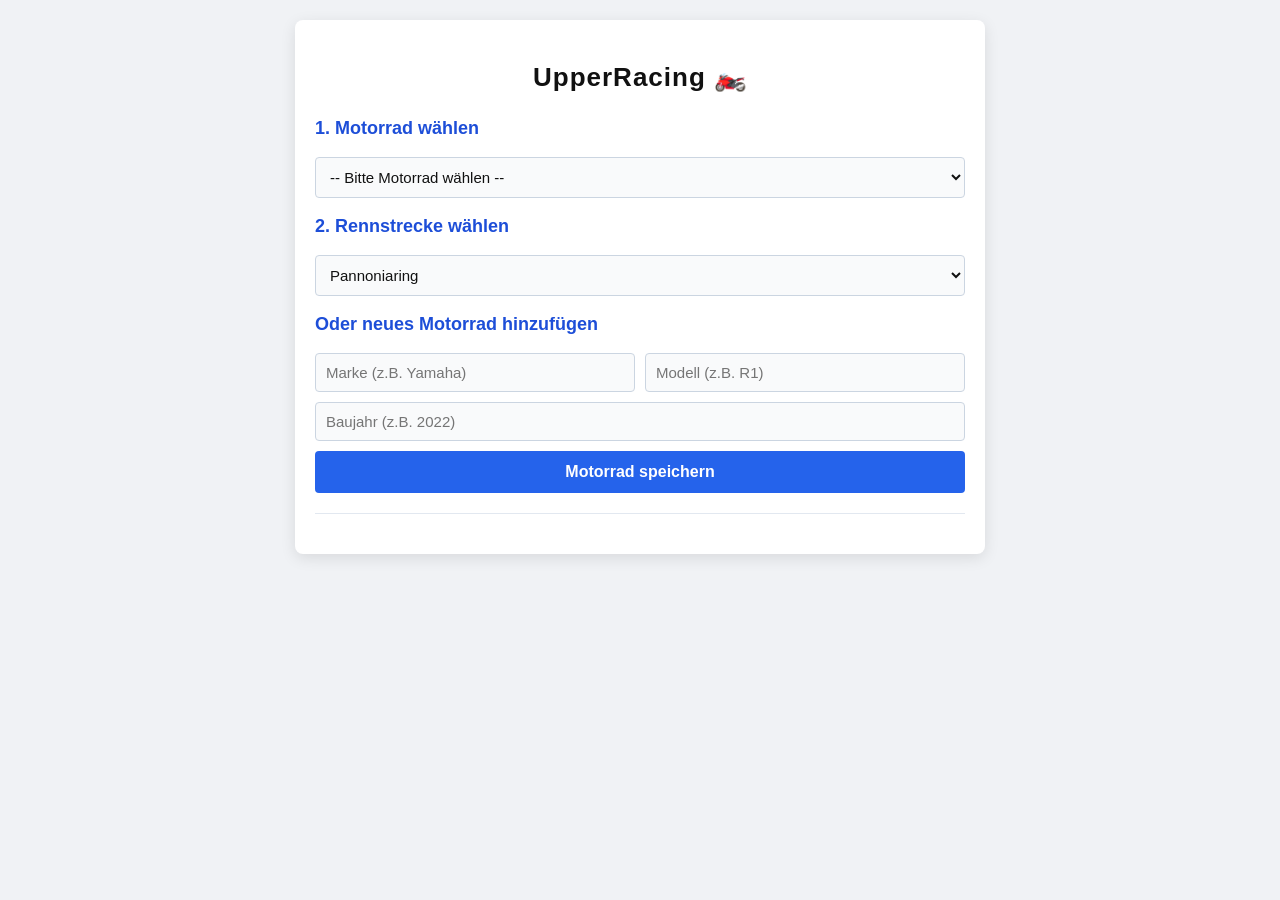
==== index.html @ 4aca678d "Aktualisieren von index.html" ====
<!DOCTYPE html>
<html lang="de">
<head>
    <meta charset="UTF-8">
    <meta name="viewport" content="width=device-width, initial-scale=1.0">
    <title>UpperRacing - Fahrzeug & Setup</title>
    <style>
        body {
            font-family: Arial, sans-serif;
            background-color: #f0f2f5;
            color: #111111;
            margin: 0;
            padding: 20px;
        }
        .container {
            max-width: 650px;
            margin: 0 auto;
            background: #ffffff;
            padding: 20px;
            border-radius: 8px;
            box-shadow: 0 4px 15px rgba(0,0,0,0.1);
        }
        h2 {
            text-align: center;
            color: #111111;
            font-size: 26px;
            margin-bottom: 25px;
            letter-spacing: 1px;
        }
        h3 { 
            color: #1d4ed8; 
            font-size: 18px;
        }
        .form-group {
            margin-bottom: 15px;
        }
        .row {
            display: flex;
            gap: 10px;
        }
        .col {
            flex: 1;
        }
        label {
            display: block;
            margin-bottom: 5px;
            font-size: 13px;
            font-weight: bold;
            color: #333333;
        }
        input, select, textarea {
            width: 100%;
            padding: 10px;
            background: #f9fafb;
            border: 1px solid #cbd5e1;
            color: #111111;
            border-radius: 4px;
            box-sizing: border-box;
            font-size: 15px;
        }
        input:focus, select:focus, textarea:focus {
            outline: none;
            border-color: #2563eb;
            background: #ffffff;
        }
        button {
            background: #2563eb;
            color: white;
            border: none;
            padding: 12px 20px;
            font-size: 16px;
            border-radius: 4px;
            cursor: pointer;
            width: 100%;
            font-weight: bold;
        }
        button:hover {
            background: #1d4ed8;
        }
        hr {
            border: 0;
            border-top: 1px solid #e2e8f0;
            margin: 20px 0;
        }
        .sub-header {
            font-size: 15px;
            font-weight: bold;
            color: #1d4ed8;
            margin-top: 15px;
            margin-bottom: 10px;
            border-bottom: 1px solid #e2e8f0;
            padding-bottom: 5px;
        }
        #success-message {
            background: #16a34a;
            color: white;
            padding: 10px;
            text-align: center;
            border-radius: 4px;
            margin-top: 15px;
            display: none;
            font-weight: bold;
        }
    </style>
</head>
<body>

<div class="container">
    <h2>UpperRacing 🏍️</h2>
    
    <!-- FAHRZEUG & STRECKE -->
    <div class="form-group">
        <h3>1. Motorrad wählen</h3>
        <select id="bike-select">
            <option value="">-- Bitte Motorrad wählen --</option>
        </select>
    </div>

    <div class="form-group">
        <h3>2. Rennstrecke wählen</h3>
        <select id="track-select">
            <option value="pannoniaring">Pannoniaring</option>
            <option value="slovakiaring">Slovakiaring</option>
            <option value="bruenn">Automotodrom Brno / Brünn</option>
            <option value="most">Autodrom Most</option>
            <option value="grobnik">Automotodrom Grobnik / Rijeka</option>
        </select>
    </div>

    <div class="form-group">
        <h3>Oder neues Motorrad hinzufügen</h3>
        <div class="row" style="margin-bottom: 10px;">
            <div class="col"><input type="text" id="bike-brand" placeholder="Marke (z.B. Yamaha)"></div>
            <div class="col"><input type="text" id="bike-model" placeholder="Modell (z.B. R1)"></div>
        </div>
        <input type="text" id="bike-year" placeholder="Baujahr (z.B. 2022)" style="margin-bottom: 10px;">
        <button id="add-bike-btn">Motorrad speichern</button>
    </div>

    <hr>

    <!-- SETUP BEREICH -->
    <div id="setup-section" style="display: none;">
        <h3>3. Setup für gewähltes Bike & Strecke</h3>
        
        <!-- Reifendruck -->
        <div class="sub-header">🛞 Reifendruck (bar)</div>
        <div class="row">
            <div class="form-group col">
                <label>Vorne</label>
                <input type="text" id="pressure-front" placeholder="z.B. 2.1">
            </div>
            <div class="form-group col">
                <label>Hinten</label>
                <input type="text" id="pressure-rear" placeholder="z.B. 1.7">
            </div>
        </div>

        <!-- Übersetzung -->
        <div class="sub-header">⚙️ Übersetzung</div>
        <div class="row">
            <div class="form-group col">
                <label>Ritzel Vorne</label>
                <input type="text" id="gear-front" placeholder="z.B. 15">
            </div>
            <div class="form-group col">
                <label>Kettenrad Hinten</label>
                <input type="text" id="gear-rear" placeholder="z.B. 42">
            </div>
        </div>

        <!-- Gabel (Vorne) -->
        <div class="sub-header">🔧 Fahrwerk Gabel (Vorne)</div>
        <div class="form-group">
            <label>Federvorspannung (Ringe / mm)</label>
            <input type="text" id="fork-preload" placeholder="z.B. 5 Ringen sichtbar / 12mm">
        </div>
        <div class="row">
            <div class="form-group col">
                <label>Zugstufe (clicks)</label>
                <input type="text" id="fork-rebound" placeholder="z.B. 10 auf">
            </div>
            <div class="form-group col">
                <label>Druckstufe (clicks)</label>
                <input type="text" id="fork-compression" placeholder="z.B. 12 auf">
            </div>
        </div>

        <!-- Federbein (Hinten) -->
        <div class="sub-header">🔧 Fahrwerk Federbein (Hinten)</div>
        <div class="form-group">
            <label>Federvorspannung (Gewinde / mm)</label>
            <input type="text" id="shock-preload" placeholder="z.B. 10mm Gewinde frei">
        </div>
        <div class="row">
            <div class="form-group col">
                <label>Zugstufe (clicks)</label>
                <input type="text" id="shock-rebound" placeholder="z.B. 14 auf">
            </div>
            <div class="form-group col">
                <label>Druckstufe (High/Low)</label>
                <input type="text" id="shock-compression" placeholder="z.B. 1.5 Umdrehungen">
            </div>
        </div>

        <!-- Notizen -->
        <div class="sub-header">📝 Notizen / Feedback</div>
        <div class="form-group">
            <textarea id="setup-notes" rows="3" placeholder="Wie lief der Turn auf dieser Strecke? Grip etc."></textarea>
        </div>

        <button id="save-setup-btn">Setup speichern</button>
        <div id="success-message">Erfolgreich gespeichert!</div>
    </div>
</div>

<script>
    let appState = {
        selectedBikeId: null,
        selectedTrack: 'pannoniaring',
        bikes: [],
        setups: {}
    };

    function loadData() {
        const savedBikes = localStorage.getItem('ur_bikes');
        const savedSetups = localStorage.getItem('ur_setups');
        
        if (savedBikes) appState.bikes = JSON.parse(savedBikes);
        if (savedSetups) appState.setups = JSON.parse(savedSetups);
    }

    function saveData() {
        localStorage.setItem('ur_bikes', JSON.stringify(appState.bikes));
        localStorage.setItem('ur_setups', JSON.stringify(appState.setups));
    }

    function renderBikes() {
        const select = document.getElementById('bike-select');
        select.innerHTML = '<option value="">-- Bitte Motorrad wählen --</option>';

        appState.bikes.forEach(bike => {
            const option = document.createElement('option');
            option.value = bike.id;
            option.textContent = `${bike.brand} ${bike.model} (${bike.year})`;
            if (bike.id === appState.selectedBikeId) {
                option.selected = true;
            }
            select.appendChild(option);
        });

        const setupSection = document.getElementById('setup-section');
        if (appState.selectedBikeId) {
            setupSection.style.display = 'block';
            loadSetup();
        } else {
            setupSection.style.display = 'none';
        }
    }

    function getSetupKey() {
        return `${appState.selectedBikeId}_${appState.selectedTrack}`;
    }

    function loadSetup() {
        if (!appState.selectedBikeId) return;

        const key = getSetupKey();
        const setup = appState.setups[key] || {
            front: '', rear: '',
            gearFront: '', gearRear: '',
            forkPreload: '', forkRebound: '', forkCompression: '',
            shockPreload: '', shockRebound: '', shockCompression: '',
            notes: ''
        };
        
        document.getElementById('pressure-front').value = setup.front;
        document.getElementById('pressure-rear').value = setup.rear;
        document.getElementById('gear-front').value = setup.gearFront;
        document.getElementById('gear-rear').value = setup.gearRear;
        document.getElementById('fork-preload').value = setup.forkPreload;
        document.getElementById('fork-rebound').value = setup.forkRebound;
        document.getElementById('fork-compression').value = setup.forkCompression;
        document.getElementById('shock-preload').value = setup.shockPreload;
        document.getElementById('shock-rebound').value = setup.shockRebound;
        document.getElementById('shock-compression').value = setup.shockCompression;
        document.getElementById('setup-notes').value = setup.notes;
    }

    document.getElementById('add-bike-btn').addEventListener('click', () => {
        const brand = document.getElementById('bike-brand').value.trim();
        const model = document.getElementById('bike-model').value.trim();
        const year = document.getElementById('bike-year').value.trim();

        if (!brand || !model) {
            alert('Bitte mindestens Marke und Modell eingeben!');
            return;
        }

        const newBike = {
            id: 'bike_' + Date.now(),
            brand: brand,
            model: model,
            year: year || 'k.A.'
        };

        appState.bikes.push(newBike);
        appState.selectedBikeId = newBike.id;
        saveData();
        renderBikes();

        document.getElementById('bike-brand').value = '';
        document.getElementById('bike-model').value = '';
        document.getElementById('bike-year').value = '';
    });

    document.getElementById('bike-select').addEventListener('change', (e) => {
        appState.selectedBikeId = e.target.value;
        renderBikes();
    });

    // Event: Strecke gewechselt -> passendes Setup laden
    document.getElementById('track-select').addEventListener('change', (e) => {
        appState.selectedTrack = e.target.value;
        loadSetup();
    });

    document.getElementById('save-setup-btn').addEventListener('click', () => {
        if (!appState.selectedBikeId) return;

        const key = getSetupKey();
        appState.setups[key] = {
            front: document.getElementById('pressure-front').value,
            rear: document.getElementById('pressure-rear').value,
            gearFront: document.getElementById('gear-front').value,
            gearRear: document.getElementById('gear-rear').value,
            forkPreload: document.getElementById('fork-preload').value,
            forkRebound: document.getElementById('fork-rebound').value,
            forkCompression: document.getElementById('fork-compression').value,
            shockPreload: document.getElementById('shock-preload').value,
            shockRebound: document.getElementById('shock-rebound').value,
            shockCompression: document.getElementById('shock-compression').value,
            notes: document.getElementById('setup-notes').value
        };

        saveData();

        const msg = document.getElementById('success-message');
        msg.style.display = 'block';
        setTimeout(() => {
            msg.style.display = 'none';
        }, 2000);
    });

    loadData();
    renderBikes();
</script>

</body>
</html>
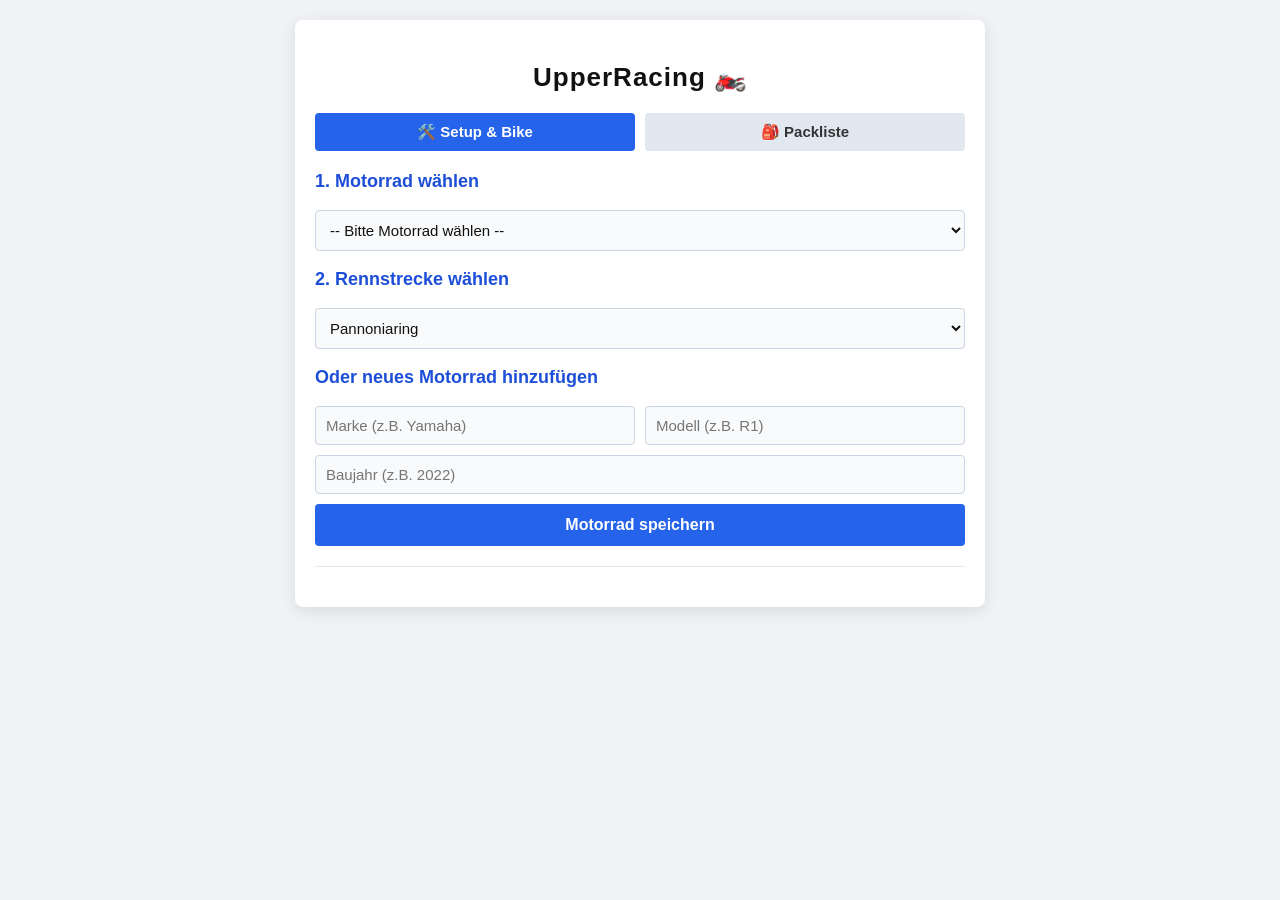
==== commit db2d123f: "Aktualisieren von index.html" ====
--- a/index.html
+++ b/index.html
@@ -3,7 +3,7 @@
 <head>
     <meta charset="UTF-8">
     <meta name="viewport" content="width=device-width, initial-scale=1.0">
-    <title>UpperRacing - Fahrzeug & Setup</title>
+    <title>UpperRacing - Trackday App</title>
     <style>
         body {
             font-family: Arial, sans-serif;
@@ -24,82 +24,80 @@
             text-align: center;
             color: #111111;
             font-size: 26px;
-            margin-bottom: 25px;
+            margin-bottom: 20px;
             letter-spacing: 1px;
         }
-        h3 { 
-            color: #1d4ed8; 
-            font-size: 18px;
-        }
-        .form-group {
-            margin-bottom: 15px;
-        }
-        .row {
+        /* REITER / NAVIGATION */
+        .tab-nav {
             display: flex;
             gap: 10px;
-        }
-        .col {
+            margin-bottom: 20px;
+        }
+        .tab-btn {
             flex: 1;
-        }
-        label {
-            display: block;
-            margin-bottom: 5px;
-            font-size: 13px;
+            background: #e2e8f0;
+            color: #333;
+            border: none;
+            padding: 10px;
+            font-size: 15px;
             font-weight: bold;
-            color: #333333;
-        }
-        input, select, textarea {
-            width: 100%;
-            padding: 10px;
-            background: #f9fafb;
-            border: 1px solid #cbd5e1;
-            color: #111111;
             border-radius: 4px;
-            box-sizing: border-box;
-            font-size: 15px;
-        }
-        input:focus, select:focus, textarea:focus {
-            outline: none;
-            border-color: #2563eb;
-            background: #ffffff;
-        }
-        button {
+            cursor: pointer;
+        }
+        .tab-btn.active {
             background: #2563eb;
             color: white;
-            border: none;
-            padding: 12px 20px;
+        }
+        .tab-content {
+            display: none;
+        }
+        .tab-content.active {
+            display: block;
+        }
+
+        /* STYLES AUS DEM SETUP (Unverändert) */
+        h3 { color: #1d4ed8; font-size: 18px; }
+        .form-group { margin-bottom: 15px; }
+        .row { display: flex; gap: 10px; }
+        .col { flex: 1; }
+        label { display: block; margin-bottom: 5px; font-size: 13px; font-weight: bold; color: #333333; }
+        input, select, textarea {
+            width: 100%; padding: 10px; background: #f9fafb;
+            border: 1px solid #cbd5e1; color: #111111;
+            border-radius: 4px; box-sizing: border-box; font-size: 15px;
+        }
+        input:focus, select:focus, textarea:focus { outline: none; border-color: #2563eb; background: #ffffff; }
+        .action-btn {
+            background: #2563eb; color: white; border: none;
+            padding: 12px 20px; font-size: 16px; border-radius: 4px;
+            cursor: pointer; width: 100%; font-weight: bold;
+        }
+        .action-btn:hover { background: #1d4ed8; }
+        hr { border: 0; border-top: 1px solid #e2e8f0; margin: 20px 0; }
+        .sub-header {
+            font-size: 15px; font-weight: bold; color: #1d4ed8;
+            margin-top: 15px; margin-bottom: 10px; border-bottom: 1px solid #e2e8f0; padding-bottom: 5px;
+        }
+        #success-message, #info-message {
+            color: white; padding: 10px; text-align: center;
+            border-radius: 4px; margin-top: 15px; display: none; font-weight: bold;
+        }
+        #success-message { background: #16a34a; }
+        #info-message { background: #2563eb; }
+
+        /* NEU: Packlisten Styling */
+        .packing-item {
+            display: flex;
+            align-items: center;
+            gap: 10px;
+            padding: 8px 0;
+            border-bottom: 1px solid #f1f5f9;
             font-size: 16px;
-            border-radius: 4px;
+        }
+        .packing-item input[type="checkbox"] {
+            width: 20px;
+            height: 20px;
             cursor: pointer;
-            width: 100%;
-            font-weight: bold;
-        }
-        button:hover {
-            background: #1d4ed8;
-        }
-        hr {
-            border: 0;
-            border-top: 1px solid #e2e8f0;
-            margin: 20px 0;
-        }
-        .sub-header {
-            font-size: 15px;
-            font-weight: bold;
-            color: #1d4ed8;
-            margin-top: 15px;
-            margin-bottom: 10px;
-            border-bottom: 1px solid #e2e8f0;
-            padding-bottom: 5px;
-        }
-        #success-message {
-            background: #16a34a;
-            color: white;
-            padding: 10px;
-            text-align: center;
-            border-radius: 4px;
-            margin-top: 15px;
-            display: none;
-            font-weight: bold;
         }
     </style>
 </head>
@@ -107,114 +105,120 @@
 
 <div class="container">
     <h2>UpperRacing 🏍️</h2>
-    
-    <!-- FAHRZEUG & STRECKE -->
-    <div class="form-group">
-        <h3>1. Motorrad wählen</h3>
-        <select id="bike-select">
-            <option value="">-- Bitte Motorrad wählen --</option>
-        </select>
+
+    <!-- REITER-NAVIGATION -->
+    <div class="tab-nav">
+        <button class="tab-btn active" onclick="switchTab('setup')">🛠️ Setup & Bike</button>
+        <button class="tab-btn" onclick="switchTab('packing')">🎒 Packliste</button>
     </div>
 
-    <div class="form-group">
-        <h3>2. Rennstrecke wählen</h3>
-        <select id="track-select">
-            <option value="pannoniaring">Pannoniaring</option>
-            <option value="slovakiaring">Slovakiaring</option>
-            <option value="bruenn">Automotodrom Brno / Brünn</option>
-            <option value="most">Autodrom Most</option>
-            <option value="grobnik">Automotodrom Grobnik / Rijeka</option>
-        </select>
+    <!-- ========================================== -->
+    <!-- REITER 1: SETUP (Dein fertiger Code)       -->
+    <!-- ========================================== -->
+    <div id="tab-setup" class="tab-content active">
+        <div class="form-group">
+            <h3>1. Motorrad wählen</h3>
+            <select id="bike-select">
+                <option value="">-- Bitte Motorrad wählen --</option>
+            </select>
+        </div>
+
+        <div class="form-group">
+            <h3>2. Rennstrecke wählen</h3>
+            <select id="track-select">
+                <option value="pannoniaring">Pannoniaring</option>
+                <option value="slovakiaring">Slovakiaring</option>
+                <option value="bruenn">Automotodrom Brno / Brünn</option>
+                <option value="most">Autodrom Most</option>
+                <option value="grobnik">Automotodrom Grobnik / Rijeka</option>
+            </select>
+        </div>
+
+        <div class="form-group">
+            <h3>Oder neues Motorrad hinzufügen</h3>
+            <div class="row" style="margin-bottom: 10px;">
+                <div class="col"><input type="text" id="bike-brand" placeholder="Marke (z.B. Yamaha)"></div>
+                <div class="col"><input type="text" id="bike-model" placeholder="Modell (z.B. R1)"></div>
+            </div>
+            <input type="text" id="bike-year" placeholder="Baujahr (z.B. 2022)" style="margin-bottom: 10px;">
+            <button class="action-btn" id="add-bike-btn">Motorrad speichern</button>
+        </div>
+
+        <hr>
+
+        <div id="setup-section" style="display: none;">
+            <h3>3. Setup für gewähltes Bike & Strecke</h3>
+            
+            <div class="sub-header">🛞 Reifendruck (bar)</div>
+            <div class="row">
+                <div class="form-group col"><label>Vorne</label><input type="text" id="pressure-front" placeholder="z.B. 2.1"></div>
+                <div class="form-group col"><label>Hinten</label><input type="text" id="pressure-rear" placeholder="z.B. 1.7"></div>
+            </div>
+
+            <div class="sub-header">⚙️ Übersetzung</div>
+            <div class="row">
+                <div class="form-group col"><label>Ritzel Vorne</label><input type="text" id="gear-front" placeholder="z.B. 15"></div>
+                <div class="form-group col"><label>Kettenrad Hinten</label><input type="text" id="gear-rear" placeholder="z.B. 42"></div>
+            </div>
+
+            <div class="sub-header">🔧 Fahrwerk Gabel (Vorne)</div>
+            <div class="form-group"><label>Federvorspannung (Ringe / mm)</label><input type="text" id="fork-preload" placeholder="z.B. 5 Ringen sichtbar / 12mm"></div>
+            <div class="row">
+                <div class="form-group col"><label>Zugstufe (clicks)</label><input type="text" id="fork-rebound" placeholder="z.B. 10 auf"></div>
+                <div class="form-group col"><label>Druckstufe (clicks)</label><input type="text" id="fork-compression" placeholder="z.B. 12 auf"></div>
+            </div>
+
+            <div class="sub-header">🔧 Fahrwerk Federbein (Hinten)</div>
+            <div class="form-group"><label>Federvorspannung (Gewinde / mm)</label><input type="text" id="shock-preload" placeholder="z.B. 10mm Gewinde frei"></div>
+            <div class="row">
+                <div class="form-group col"><label>Zugstufe (clicks)</label><input type="text" id="shock-rebound" placeholder="z.B. 14 auf"></div>
+                <div class="form-group col"><label>Druckstufe (High/Low)</label><input type="text" id="shock-compression" placeholder="z.B. 1.5 Umdrehungen"></div>
+            </div>
+
+            <div class="sub-header">📝 Notizen / Feedback</div>
+            <div class="form-group"><textarea id="setup-notes" rows="3" placeholder="Wie lief der Turn auf dieser Strecke? Grip etc."></textarea></div>
+
+            <button class="action-btn" id="save-setup-btn">Setup speichern</button>
+            <div id="success-message">Erfolgreich gespeichert!</div>
+            <div id="info-message">Gewähltes Setup geladen!</div>
+        </div>
     </div>
 
-    <div class="form-group">
-        <h3>Oder neues Motorrad hinzufügen</h3>
-        <div class="row" style="margin-bottom: 10px;">
-            <div class="col"><input type="text" id="bike-brand" placeholder="Marke (z.B. Yamaha)"></div>
-            <div class="col"><input type="text" id="bike-model" placeholder="Modell (z.B. R1)"></div>
+    <!-- ========================================== -->
+    <!-- REITER 2: PACKLISTE (Neuer Baustein)       -->
+    <!-- ========================================== -->
+    <div id="tab-packing" class="tab-content">
+        <h3>🎒 Trackday Packliste</h3>
+        <p style="font-size: 14px; color: #666;">Häkchen setzen, was eingepackt ist. Speichert sich automatisch!</p>
+        
+        <div id="packing-list-container">
+            <!-- Wird dynamisch oder statisch per JS geladen -->
         </div>
-        <input type="text" id="bike-year" placeholder="Baujahr (z.B. 2022)" style="margin-bottom: 10px;">
-        <button id="add-bike-btn">Motorrad speichern</button>
-    </div>
-
-    <hr>
-
-    <!-- SETUP BEREICH -->
-    <div id="setup-section" style="display: none;">
-        <h3>3. Setup für gewähltes Bike & Strecke</h3>
-        
-        <!-- Reifendruck -->
-        <div class="sub-header">🛞 Reifendruck (bar)</div>
-        <div class="row">
-            <div class="form-group col">
-                <label>Vorne</label>
-                <input type="text" id="pressure-front" placeholder="z.B. 2.1">
-            </div>
-            <div class="form-group col">
-                <label>Hinten</label>
-                <input type="text" id="pressure-rear" placeholder="z.B. 1.7">
-            </div>
-        </div>
-
-        <!-- Übersetzung -->
-        <div class="sub-header">⚙️ Übersetzung</div>
-        <div class="row">
-            <div class="form-group col">
-                <label>Ritzel Vorne</label>
-                <input type="text" id="gear-front" placeholder="z.B. 15">
-            </div>
-            <div class="form-group col">
-                <label>Kettenrad Hinten</label>
-                <input type="text" id="gear-rear" placeholder="z.B. 42">
-            </div>
-        </div>
-
-        <!-- Gabel (Vorne) -->
-        <div class="sub-header">🔧 Fahrwerk Gabel (Vorne)</div>
-        <div class="form-group">
-            <label>Federvorspannung (Ringe / mm)</label>
-            <input type="text" id="fork-preload" placeholder="z.B. 5 Ringen sichtbar / 12mm">
-        </div>
-        <div class="row">
-            <div class="form-group col">
-                <label>Zugstufe (clicks)</label>
-                <input type="text" id="fork-rebound" placeholder="z.B. 10 auf">
-            </div>
-            <div class="form-group col">
-                <label>Druckstufe (clicks)</label>
-                <input type="text" id="fork-compression" placeholder="z.B. 12 auf">
-            </div>
-        </div>
-
-        <!-- Federbein (Hinten) -->
-        <div class="sub-header">🔧 Fahrwerk Federbein (Hinten)</div>
-        <div class="form-group">
-            <label>Federvorspannung (Gewinde / mm)</label>
-            <input type="text" id="shock-preload" placeholder="z.B. 10mm Gewinde frei">
-        </div>
-        <div class="row">
-            <div class="form-group col">
-                <label>Zugstufe (clicks)</label>
-                <input type="text" id="shock-rebound" placeholder="z.B. 14 auf">
-            </div>
-            <div class="form-group col">
-                <label>Druckstufe (High/Low)</label>
-                <input type="text" id="shock-compression" placeholder="z.B. 1.5 Umdrehungen">
-            </div>
-        </div>
-
-        <!-- Notizen -->
-        <div class="sub-header">📝 Notizen / Feedback</div>
-        <div class="form-group">
-            <textarea id="setup-notes" rows="3" placeholder="Wie lief der Turn auf dieser Strecke? Grip etc."></textarea>
-        </div>
-
-        <button id="save-setup-btn">Setup speichern</button>
-        <div id="success-message">Erfolgreich gespeichert!</div>
     </div>
 </div>
 
 <script>
+    /* ========================================== */
+    /* GLOBALER REITER-WECHSEL-CONTROLLER        */
+    /* ========================================== */
+    function switchTab(tabName) {
+        document.querySelectorAll('.tab-content').forEach(el => el.classList.remove('active'));
+        document.querySelectorAll('.tab-btn').forEach(el => el.classList.remove('active'));
+
+        if (tabName === 'setup') {
+            document.getElementById('tab-setup').classList.add('active');
+            document.querySelectorAll('.tab-btn')[0].classList.add('active');
+        } else if (tabName === 'packing') {
+            document.getElementById('tab-packing').classList.add('active');
+            document.querySelectorAll('.tab-btn')[1].classList.add('active');
+            renderPackingList(); // Packliste anzeigen, wenn Reiter geöffnet wird
+        }
+    }
+
+
+    /* ========================================== */
+    /* MODUL 1: SETUP LOGIK (Dein Code, intakt)     */
+    /* ========================================== */
     let appState = {
         selectedBikeId: null,
         selectedTrack: 'pannoniaring',
@@ -225,14 +229,19 @@
     function loadData() {
         const savedBikes = localStorage.getItem('ur_bikes');
         const savedSetups = localStorage.getItem('ur_setups');
+        const savedLastBike = localStorage.getItem('ur_last_bike');
         
         if (savedBikes) appState.bikes = JSON.parse(savedBikes);
         if (savedSetups) appState.setups = JSON.parse(savedSetups);
+        if (savedLastBike) appState.selectedBikeId = savedLastBike;
     }
 
     function saveData() {
         localStorage.setItem('ur_bikes', JSON.stringify(appState.bikes));
         localStorage.setItem('ur_setups', JSON.stringify(appState.setups));
+        if (appState.selectedBikeId) {
+            localStorage.setItem('ur_last_bike', appState.selectedBikeId);
+        }
     }
 
     function renderBikes() {
@@ -287,6 +296,13 @@
         document.getElementById('setup-notes').value = setup.notes;
     }
 
+    function showInfoMessage(text) {
+        const msg = document.getElementById('info-message');
+        msg.textContent = text;
+        msg.style.display = 'block';
+        setTimeout(() => { msg.style.display = 'none'; }, 1500);
+    }
+
     document.getElementById('add-bike-btn').addEventListener('click', () => {
         const brand = document.getElementById('bike-brand').value.trim();
         const model = document.getElementById('bike-model').value.trim();
@@ -308,6 +324,7 @@
         appState.selectedBikeId = newBike.id;
         saveData();
         renderBikes();
+        showInfoMessage('Neues Motorrad hinzugefügt & ausgewählt!');
 
         document.getElementById('bike-brand').value = '';
         document.getElementById('bike-model').value = '';
@@ -316,20 +333,24 @@
 
     document.getElementById('bike-select').addEventListener('change', (e) => {
         appState.selectedBikeId = e.target.value;
+        saveData();
         renderBikes();
+        if (appState.selectedBikeId) {
+            showInfoMessage('Motorrad gewechselt – Setup geladen!');
+        }
     });
 
-    // Event: Strecke gewechselt -> passendes Setup laden
     document.getElementById('track-select').addEventListener('change', (e) => {
         appState.selectedTrack = e.target.value;
         loadSetup();
+        showInfoMessage('Strecke gewechselt – Setup geladen!');
     });
 
     document.getElementById('save-setup-btn').addEventListener('click', () => {
         if (!appState.selectedBikeId) return;
 
         const key = getSetupKey();
-        appState.setups[key] = {
+        appState.setups[Key = key] = {
             front: document.getElementById('pressure-front').value,
             rear: document.getElementById('pressure-rear').value,
             gearFront: document.getElementById('gear-front').value,
@@ -344,14 +365,59 @@
         };
 
         saveData();
-
         const msg = document.getElementById('success-message');
         msg.style.display = 'block';
-        setTimeout(() => {
-            msg.style.display = 'none';
-        }, 2000);
+        setTimeout(() => { msg.style.display = 'none'; }, 2000);
     });
 
+
+    /* ========================================== */
+    /* MODUL 2: PACKLISTEN LOGIK (Hier bauen wir aus)*/
+    /* ========================================== */
+    const defaultPackingItems = [
+        "Motorrad & Zentralständer",
+        "Reifenwärmer & Verlängerungskabel",
+        "Luftdruckprüfer & Pumpe",
+        "Ersatz-Kraftstoff (Benzinkanister)",
+        "Kombination / Lederkombi, Helm, Handschuhe, Stiefel",
+        "Werkzeugkoffer & Klebeband (Panzertape)",
+        "Ersatzteile (Bremsbeläge, Hebel, Ritzel)"
+    ];
+
+    function renderPackingList() {
+        const container = document.getElementById('packing-list-container');
+        // Wenn schon gerendert, nicht neu aufbauen, damit Haken nicht verloren gehen
+        if (container.children.length > 0) return;
+
+        // Gespeicherte Haken aus dem Browser laden
+        const savedPacking = JSON.parse(localStorage.getItem('ur_packing') || '{}');
+
+        defaultPackingItems.forEach((itemText, index) => {
+            const isChecked = savedPacking[index] ? 'checked' : '';
+
+            const div = document.createElement('div');
+            div.className = 'packing-item';
+            div.innerHTML = `
+                <input type="checkbox" id="pack-${index}" ${isChecked} onchange="savePackingState()">
+                <label for="pack-${index}" style="cursor: pointer; font-weight: normal; font-size: 15px;">${itemText}</label>
+            `;
+            container.appendChild(div);
+        });
+    }
+
+    function savePackingState() {
+        const packingState = {};
+        defaultPackingItems.forEach((_, index) => {
+            const checkbox = document.getElementById(`pack-${index}`);
+            if (checkbox && checkbox.checked) {
+                packingState[index] = true;
+            }
+        });
+        localStorage.setItem('ur_packing', JSON.stringify(packingState));
+    }
+
+
+    // App beim Start initialisieren
     loadData();
     renderBikes();
 </script>
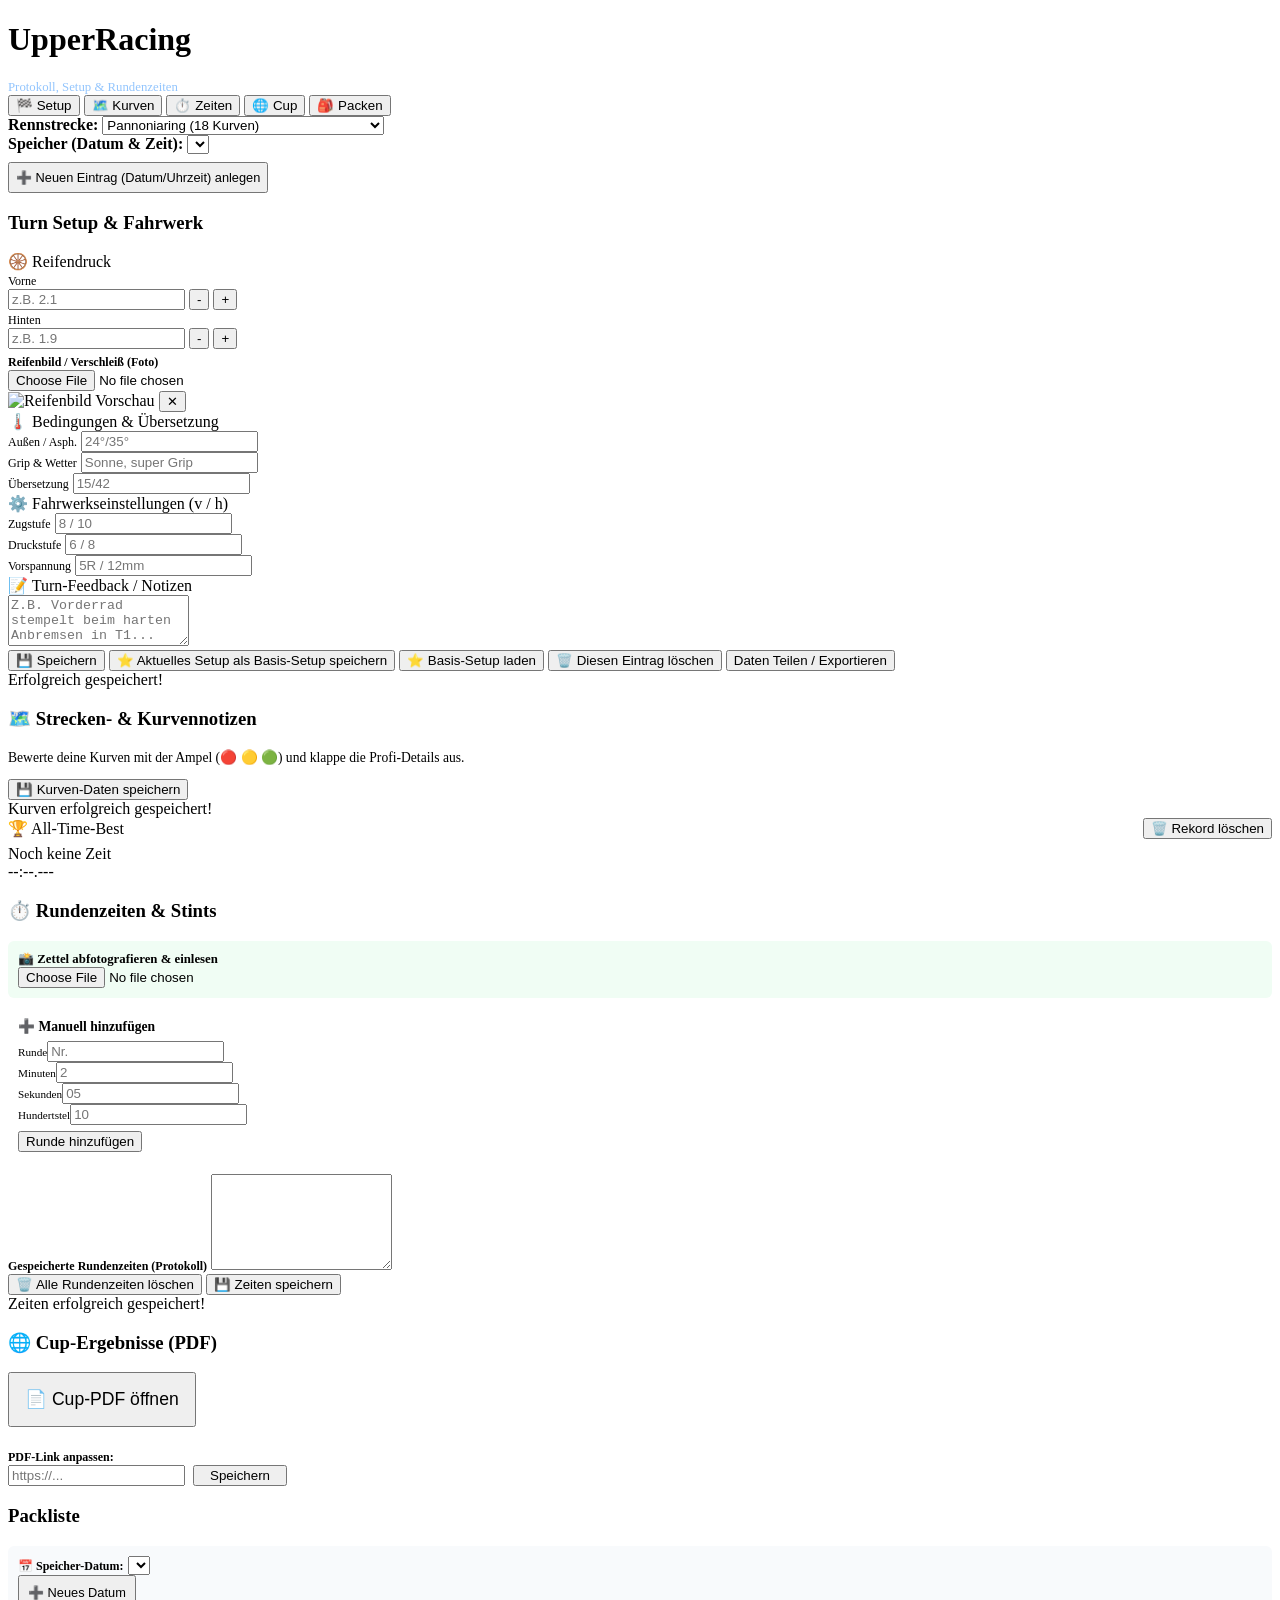
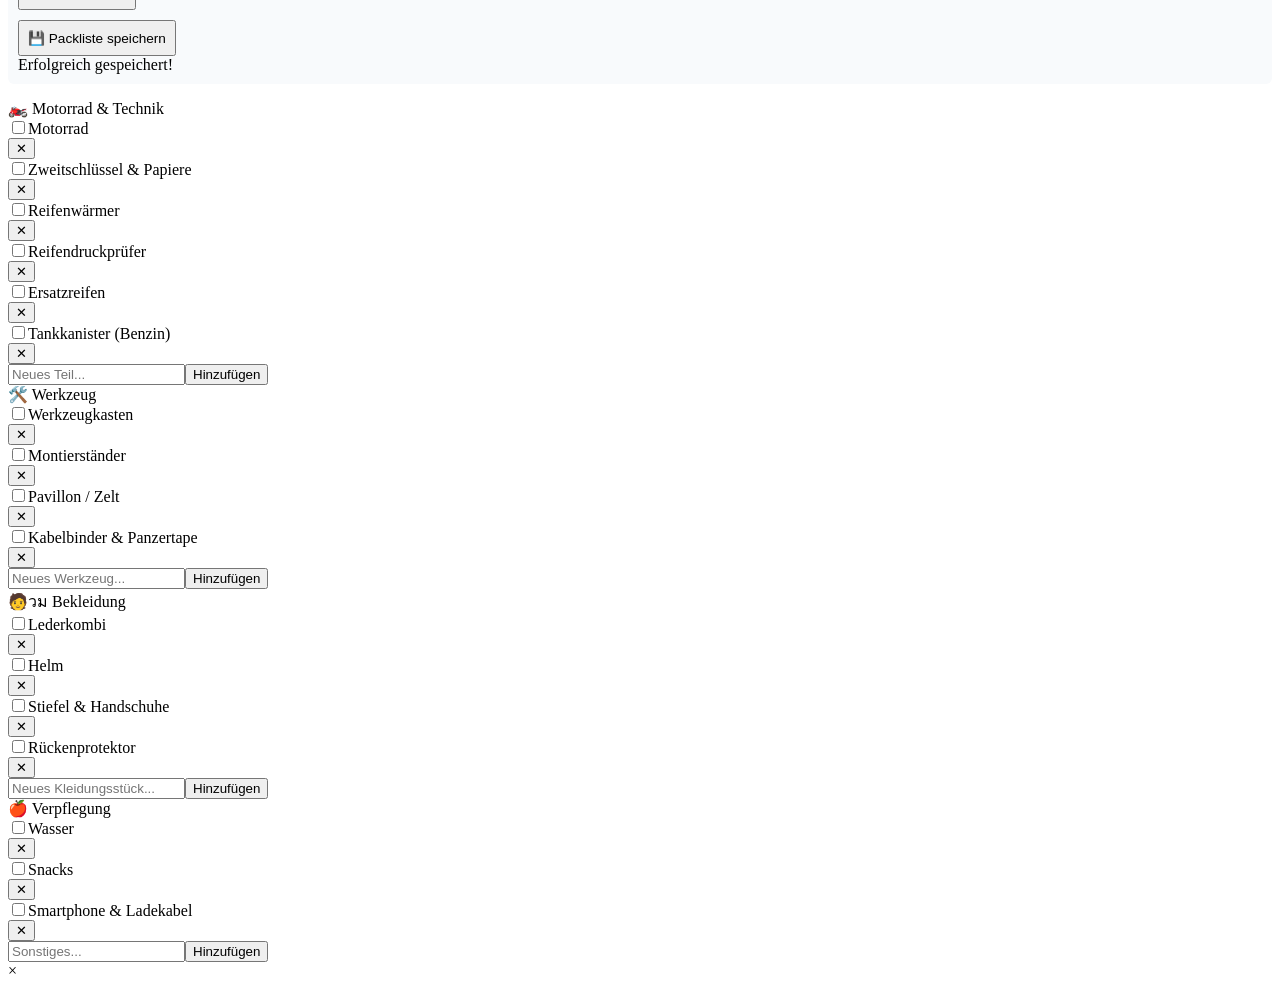
==== commit 097d8429: "Update index.html" ====
--- a/index.html
+++ b/index.html
@@ -3,424 +3,342 @@
 <head>
     <meta charset="UTF-8">
     <meta name="viewport" content="width=device-width, initial-scale=1.0">
-    <title>UpperRacing - Trackday App</title>
-    <style>
-        body {
-            font-family: Arial, sans-serif;
-            background-color: #f0f2f5;
-            color: #111111;
-            margin: 0;
-            padding: 20px;
-        }
-        .container {
-            max-width: 650px;
-            margin: 0 auto;
-            background: #ffffff;
-            padding: 20px;
-            border-radius: 8px;
-            box-shadow: 0 4px 15px rgba(0,0,0,0.1);
-        }
-        h2 {
-            text-align: center;
-            color: #111111;
-            font-size: 26px;
-            margin-bottom: 20px;
-            letter-spacing: 1px;
-        }
-        /* REITER / NAVIGATION */
-        .tab-nav {
-            display: flex;
-            gap: 10px;
-            margin-bottom: 20px;
-        }
-        .tab-btn {
-            flex: 1;
-            background: #e2e8f0;
-            color: #333;
-            border: none;
-            padding: 10px;
-            font-size: 15px;
-            font-weight: bold;
-            border-radius: 4px;
-            cursor: pointer;
-        }
-        .tab-btn.active {
-            background: #2563eb;
-            color: white;
-        }
-        .tab-content {
-            display: none;
-        }
-        .tab-content.active {
-            display: block;
-        }
-
-        /* STYLES AUS DEM SETUP (Unverändert) */
-        h3 { color: #1d4ed8; font-size: 18px; }
-        .form-group { margin-bottom: 15px; }
-        .row { display: flex; gap: 10px; }
-        .col { flex: 1; }
-        label { display: block; margin-bottom: 5px; font-size: 13px; font-weight: bold; color: #333333; }
-        input, select, textarea {
-            width: 100%; padding: 10px; background: #f9fafb;
-            border: 1px solid #cbd5e1; color: #111111;
-            border-radius: 4px; box-sizing: border-box; font-size: 15px;
-        }
-        input:focus, select:focus, textarea:focus { outline: none; border-color: #2563eb; background: #ffffff; }
-        .action-btn {
-            background: #2563eb; color: white; border: none;
-            padding: 12px 20px; font-size: 16px; border-radius: 4px;
-            cursor: pointer; width: 100%; font-weight: bold;
-        }
-        .action-btn:hover { background: #1d4ed8; }
-        hr { border: 0; border-top: 1px solid #e2e8f0; margin: 20px 0; }
-        .sub-header {
-            font-size: 15px; font-weight: bold; color: #1d4ed8;
-            margin-top: 15px; margin-bottom: 10px; border-bottom: 1px solid #e2e8f0; padding-bottom: 5px;
-        }
-        #success-message, #info-message {
-            color: white; padding: 10px; text-align: center;
-            border-radius: 4px; margin-top: 15px; display: none; font-weight: bold;
-        }
-        #success-message { background: #16a34a; }
-        #info-message { background: #2563eb; }
-
-        /* NEU: Packlisten Styling */
-        .packing-item {
-            display: flex;
-            align-items: center;
-            gap: 10px;
-            padding: 8px 0;
-            border-bottom: 1px solid #f1f5f9;
-            font-size: 16px;
-        }
-        .packing-item input[type="checkbox"] {
-            width: 20px;
-            height: 20px;
-            cursor: pointer;
-        }
-    </style>
+    <title>UpperRacing</title>
+
+    <!-- App-Modus Meta-Tags -->
+    <meta name="apple-mobile-web-app-capable" content="yes">
+    <meta name="apple-mobile-web-app-status-bar-style" content="black-translucent">
+    <meta name="apple-mobile-web-app-title" content="UpperRacing">
+
+    <!-- Favicon & Icons -->
+    <link rel="icon" href="https://cdn-icons-png.flaticon.com/512/3214/3214738.png" type="image/png">
+    <link rel="apple-touch-icon" href="https://cdn-icons-png.flaticon.com/512/3214/3214738.png">
+
+    <!-- Web App Manifest -->
+    <link rel="manifest" href='data:application/manifest+json,{"name":"UpperRacing","short_name":"UpperRacing","start_url":".","display":"standalone","background_color":"#f3f4f6","theme_color":"#2563eb","icons":[{"src":"https://cdn-icons-png.flaticon.com/512/3214/3214738.png","sizes":"512x512","type":"image/png"}]}'>
+
+    <!-- CSS einbinden -->
+    <link rel="stylesheet" href="style.css">
 </head>
-<body>
+<body onload="initApp()">
 
 <div class="container">
-    <h2>UpperRacing 🏍️</h2>
-
-    <!-- REITER-NAVIGATION -->
-    <div class="tab-nav">
-        <button class="tab-btn active" onclick="switchTab('setup')">🛠️ Setup & Bike</button>
-        <button class="tab-btn" onclick="switchTab('packing')">🎒 Packliste</button>
-    </div>
-
-    <!-- ========================================== -->
-    <!-- REITER 1: SETUP (Dein fertiger Code)       -->
-    <!-- ========================================== -->
-    <div id="tab-setup" class="tab-content active">
-        <div class="form-group">
-            <h3>1. Motorrad wählen</h3>
-            <select id="bike-select">
-                <option value="">-- Bitte Motorrad wählen --</option>
-            </select>
-        </div>
-
-        <div class="form-group">
-            <h3>2. Rennstrecke wählen</h3>
-            <select id="track-select">
-                <option value="pannoniaring">Pannoniaring</option>
-                <option value="slovakiaring">Slovakiaring</option>
-                <option value="bruenn">Automotodrom Brno / Brünn</option>
-                <option value="most">Autodrom Most</option>
-                <option value="grobnik">Automotodrom Grobnik / Rijeka</option>
-            </select>
-        </div>
-
-        <div class="form-group">
-            <h3>Oder neues Motorrad hinzufügen</h3>
-            <div class="row" style="margin-bottom: 10px;">
-                <div class="col"><input type="text" id="bike-brand" placeholder="Marke (z.B. Yamaha)"></div>
-                <div class="col"><input type="text" id="bike-model" placeholder="Modell (z.B. R1)"></div>
-            </div>
-            <input type="text" id="bike-year" placeholder="Baujahr (z.B. 2022)" style="margin-bottom: 10px;">
-            <button class="action-btn" id="add-bike-btn">Motorrad speichern</button>
-        </div>
-
-        <hr>
-
-        <div id="setup-section" style="display: none;">
-            <h3>3. Setup für gewähltes Bike & Strecke</h3>
+    <header>
+        <h1>UpperRacing</h1>
+        <p style="margin:5px 0 0; font-size:0.8rem; color:#93c5fd;">Protokoll, Setup & Rundenzeiten</p>
+    </header>
+
+    <div class="nav-tabs">
+        <button id="tabAppBtn" class="tab-btn active" onclick="switchPage('app')">🏁 Setup</button>
+        <button id="tabCurvesBtn" class="tab-btn" onclick="switchPage('curves')">🗺️ Kurven</button>
+        <button id="tabLapsBtn" class="tab-btn" onclick="switchPage('laps')">⏱️ Zeiten</button>
+        <button id="tabCupBtn" class="tab-btn" onclick="switchPage('cup')">🌐 Cup</button>
+        <button id="tabPackBtn" class="tab-btn" onclick="switchPage('pack')">🎒 Packen</button>
+    </div>
+
+    <div id="selectorBoxContainer" class="selector-box">
+        <div class="grid-2" style="margin-bottom:8px;">
+            <div>
+                <label for="trackSelect"><strong>Rennstrecke:</strong></label>
+                <select id="trackSelect" onchange="onTrackChange()">
+                    <option value="pannoniaring">Pannoniaring (18 Kurven)</option>
+                    <option value="slovakia">Slovakiaring (14 Kurven)</option>
+                    <option value="brünn">Automotodrom Brno / Brünn (14 Kurven)</option>
+                    <option value="most">Autodrom Most (21 Kurven)</option>
+                    <option value="grobnik">Automotodrom Grobnik / Rijeka (18 Kurven)</option>
+                </select>
+            </div>
+            <div>
+                <label for="sessionSelect"><strong>Speicher (Datum & Zeit):</strong></label>
+                <select id="sessionSelect" onchange="onSessionChange()"></select>
+            </div>
+        </div>
+        <button type="button" class="btn-secondary" style="margin-top:0; padding:6px; font-size:0.8rem;" onclick="startNewSessionForm()">➕ Neuen Eintrag (Datum/Uhrzeit) anlegen</button>
+    </div>
+
+    <!-- SEITE 1: STRECKEN & SETUP -->
+    <div id="pageApp" class="page-content active">
+        <div class="setup-box">
+            <h3>Turn Setup & Fahrwerk</h3>
             
-            <div class="sub-header">🛞 Reifendruck (bar)</div>
-            <div class="row">
-                <div class="form-group col"><label>Vorne</label><input type="text" id="pressure-front" placeholder="z.B. 2.1"></div>
-                <div class="form-group col"><label>Hinten</label><input type="text" id="pressure-rear" placeholder="z.B. 1.7"></div>
-            </div>
-
-            <div class="sub-header">⚙️ Übersetzung</div>
-            <div class="row">
-                <div class="form-group col"><label>Ritzel Vorne</label><input type="text" id="gear-front" placeholder="z.B. 15"></div>
-                <div class="form-group col"><label>Kettenrad Hinten</label><input type="text" id="gear-rear" placeholder="z.B. 42"></div>
-            </div>
-
-            <div class="sub-header">🔧 Fahrwerk Gabel (Vorne)</div>
-            <div class="form-group"><label>Federvorspannung (Ringe / mm)</label><input type="text" id="fork-preload" placeholder="z.B. 5 Ringen sichtbar / 12mm"></div>
-            <div class="row">
-                <div class="form-group col"><label>Zugstufe (clicks)</label><input type="text" id="fork-rebound" placeholder="z.B. 10 auf"></div>
-                <div class="form-group col"><label>Druckstufe (clicks)</label><input type="text" id="fork-compression" placeholder="z.B. 12 auf"></div>
-            </div>
-
-            <div class="sub-header">🔧 Fahrwerk Federbein (Hinten)</div>
-            <div class="form-group"><label>Federvorspannung (Gewinde / mm)</label><input type="text" id="shock-preload" placeholder="z.B. 10mm Gewinde frei"></div>
-            <div class="row">
-                <div class="form-group col"><label>Zugstufe (clicks)</label><input type="text" id="shock-rebound" placeholder="z.B. 14 auf"></div>
-                <div class="form-group col"><label>Druckstufe (High/Low)</label><input type="text" id="shock-compression" placeholder="z.B. 1.5 Umdrehungen"></div>
-            </div>
-
-            <div class="sub-header">📝 Notizen / Feedback</div>
-            <div class="form-group"><textarea id="setup-notes" rows="3" placeholder="Wie lief der Turn auf dieser Strecke? Grip etc."></textarea></div>
-
-            <button class="action-btn" id="save-setup-btn">Setup speichern</button>
-            <div id="success-message">Erfolgreich gespeichert!</div>
-            <div id="info-message">Gewähltes Setup geladen!</div>
-        </div>
-    </div>
-
-    <!-- ========================================== -->
-    <!-- REITER 2: PACKLISTE (Neuer Baustein)       -->
-    <!-- ========================================== -->
-    <div id="tab-packing" class="tab-content">
-        <h3>🎒 Trackday Packliste</h3>
-        <p style="font-size: 14px; color: #666;">Häkchen setzen, was eingepackt ist. Speichert sich automatisch!</p>
-        
-        <div id="packing-list-container">
-            <!-- Wird dynamisch oder statisch per JS geladen -->
+            <div class="setup-section-title">🛞 Reifendruck</div>
+            <div class="grid-2">
+                <div>
+                    <label style="font-size:0.75rem">Vorne</label>
+                    <div class="pressure-group">
+                        <input type="text" id="tireFront" placeholder="z.B. 2.1">
+                        <button type="button" class="btn-pressure" onclick="adjustPressure('tireFront', -0.1)">-</button>
+                        <button type="button" class="btn-pressure" onclick="adjustPressure('tireFront', 0.1)">+</button>
+                    </div>
+                </div>
+                <div>
+                    <label style="font-size:0.75rem">Hinten</label>
+                    <div class="pressure-group">
+                        <input type="text" id="tireRear" placeholder="z.B. 1.9">
+                        <button type="button" class="btn-pressure" onclick="adjustPressure('tireRear', -0.1)">-</button>
+                        <button type="button" class="btn-pressure" onclick="adjustPressure('tireRear', 0.1)">+</button>
+                    </div>
+                </div>
+            </div>
+
+            <div>
+                <label style="font-size:0.75rem; font-weight:bold; color:var(--text-muted); margin-top:6px; display:block;">Reifenbild / Verschleiß (Foto)</label>
+                <input type="file" id="tireImageInput" accept="image/*" onchange="handleImageUpload(event)">
+                <div id="tireImageContainer" class="img-container">
+                    <img id="tireImagePreview" class="img-preview" alt="Reifenbild Vorschau" onclick="openModal(this.src)">
+                    <button type="button" class="delete-img-btn" onclick="deleteTireImage()" title="Bild löschen">✕</button>
+                </div>
+            </div>
+
+            <div class="setup-section-title">🌡️ Bedingungen & Übersetzung</div>
+            <div class="grid-3">
+                <div>
+                    <label style="font-size:0.75rem">Außen / Asph.</label>
+                    <input type="text" id="outsideTemp" placeholder="24°/35°">
+                </div>
+                <div>
+                    <label style="font-size:0.75rem">Grip & Wetter</label>
+                    <input type="text" id="gripNotes" placeholder="Sonne, super Grip">
+                </div>
+                <div>
+                    <label style="font-size:0.75rem">Übersetzung</label>
+                    <input type="text" id="gearing" placeholder="15/42">
+                </div>
+            </div>
+
+            <div class="setup-section-title">⚙️ Fahrwerkseinstellungen (v / h)</div>
+            <div class="grid-3">
+                <div>
+                    <label style="font-size:0.75rem">Zugstufe</label>
+                    <input type="text" id="rebound" placeholder="8 / 10">
+                </div>
+                <div>
+                    <label style="font-size:0.75rem">Druckstufe</label>
+                    <input type="text" id="compression" placeholder="6 / 8">
+                </div>
+                <div>
+                    <label style="font-size:0.75rem">Vorspannung</label>
+                    <input type="text" id="preload" placeholder="5R / 12mm">
+                </div>
+            </div>
+
+            <div class="setup-section-title">📝 Turn-Feedback / Notizen</div>
+            <div>
+                <textarea id="quickFeedback" rows="3" placeholder="Z.B. Vorderrad stempelt beim harten Anbremsen in T1..."></textarea>
+            </div>
+        </div>
+
+        <button class="btn-success" onclick="saveData()">💾 Speichern</button>
+        <button class="btn-warning" onclick="saveAsBaseline()">⭐ Aktuelles Setup als Basis-Setup speichern</button>
+        <button class="btn-secondary" onclick="loadBaseline()">⭐ Basis-Setup laden</button>
+        <button class="btn-danger" onclick="deleteCurrentSession()">🗑️ Diesen Eintrag löschen</button>
+        <button class="btn-secondary" onclick="exportData()">Daten Teilen / Exportieren</button>
+        <div id="saveNotice" class="save-notice">Erfolgreich gespeichert!</div>
+    </div>
+
+    <!-- SEITE 2: KURVEN & LINIE -->
+    <div id="pageCurves" class="page-content">
+        <div class="setup-box">
+            <h3>🗺️ Strecken- & Kurvennotizen</h3>
+            <p style="font-size:0.85rem; color:var(--text-muted); margin-top:0;">
+                Bewerte deine Kurven mit der Ampel (🔴 🟡 🟢) und klappe die Profi-Details aus.
+            </p>
+        </div>
+        <div id="curvesContainer"></div>
+        <button class="btn-success" onclick="saveData()">💾 Kurven-Daten speichern</button>
+        <div id="saveNoticeCurves" class="save-notice">Kurven erfolgreich gespeichert!</div>
+    </div>
+
+    <!-- SEITE 3: RUNDENZEITEN -->
+    <div id="pageLaps" class="page-content">
+        <div class="setup-box">
+            <div class="alltime-container">
+                <div style="display:flex; justify-content:space-between; align-items:center; margin-bottom:6px;">
+                    <span class="alltime-title" style="margin:0;">🏆 All-Time-Best</span>
+                    <button type="button" class="btn-small-danger" onclick="confirmClearAllTimeBest()">🗑️ Rekord löschen</button>
+                </div>
+                <div class="alltime-box">
+                    <div>
+                        <div id="allTimeDate" class="alltime-date">Noch keine Zeit</div>
+                    </div>
+                    <div>
+                        <div id="allTimeValue" class="alltime-value">--:--.---</div>
+                    </div>
+                </div>
+            </div>
+
+            <h3>⏱️ Rundenzeiten & Stints</h3>
+            
+            <div style="background: #f0fdf4; border: 1px dashed var(--success); padding: 10px; border-radius: 6px; margin-top:12px;">
+                <label style="font-size:0.8rem; font-weight:bold; color:var(--success); display:block;">📸 Zettel abfotografieren & einlesen</label>
+                <input type="file" accept="image/*" capture="environment" id="lapPhotoInput" onchange="handleLapPhotoScan(event)">
+                <div id="scanStatus" style="font-size: 0.8rem; font-weight: bold; margin-top: 5px; color: var(--success); display: none;">Foto analysiert!</div>
+            </div>
+
+            <div style="background: #fff; border: 1px dashed var(--primary); padding: 10px; border-radius: 6px; margin-top: 10px;">
+                <label style="font-size:0.85rem; font-weight:bold; color:var(--primary); display:block; margin-bottom:6px;">➕ Manuell hinzufügen</label>
+                <div class="grid-4">
+                    <div><label style="font-size:0.7rem; color:var(--text-muted)">Runde</label><input type="number" id="manualLapNum" placeholder="Nr."></div>
+                    <div><label style="font-size:0.7rem; color:var(--text-muted)">Minuten</label><input type="number" id="manualMin" placeholder="2"></div>
+                    <div><label style="font-size:0.7rem; color:var(--text-muted)">Sekunden</label><input type="number" id="manualSec" placeholder="05"></div>
+                    <div><label style="font-size:0.7rem; color:var(--text-muted)">Hundertstel</label><input type="number" id="manualMs" placeholder="10"></div>
+                </div>
+                <button type="button" class="btn-success" style="margin-top:6px;" onclick="addManualLap()">Runde hinzufügen</button>
+            </div>
+
+            <div style="margin-top: 12px;">
+                <label style="font-size:0.75rem; font-weight:bold; color:var(--primary);">Gespeicherte Rundenzeiten (Protokoll)</label>
+                <textarea id="lapTimes" rows="6" oninput="analyzeLaps()"></textarea>
+            </div>
+            <button type="button" class="btn-danger" onclick="confirmClearLaps()">🗑️ Alle Rundenzeiten löschen</button>
+
+            <div id="lapAnalysis" class="lap-analysis-box" style="display:none;"></div>
+
+            <button class="btn-success" onclick="saveData()">💾 Zeiten speichern</button>
+            <div id="saveNoticeLaps" class="save-notice">Zeiten erfolgreich gespeichert!</div>
+        </div>
+    </div>
+
+    <!-- SEITE 4: CUP -->
+    <div id="pageCup" class="page-content">
+        <div class="setup-box">
+            <h3>🌐 Cup-Ergebnisse (PDF)</h3>
+            <button type="button" class="btn-success" style="font-size: 1.1rem; padding: 15px;" onclick="openCupInBrowser()">📄 Cup-PDF öffnen</button>
+            <div style="margin-top:20px;">
+                <label style="font-size:0.75rem; font-weight:bold; color:var(--primary)">PDF-Link anpassen:</label>
+                <div style="display: flex; gap: 8px;">
+                    <input type="url" id="cupUrlInput" placeholder="https://..." style="margin-bottom:0;">
+                    <button type="button" class="btn-secondary" style="margin-top:0; width:auto; padding: 0 15px;" onclick="saveCupUrl()">Speichern</button>
+                </div>
+            </div>
+        </div>
+    </div>
+
+    <!-- SEITE 5: PACKLISTE -->
+    <div id="pagePack" class="page-content">
+        <div class="pack-box">
+            <h3>Packliste</h3>
+            <div style="background: #f8fafc; border: 1px solid var(--border); padding: 10px; border-radius: 6px; margin-bottom: 15px;">
+                <div class="grid-2" style="margin-bottom: 6px;">
+                    <div>
+                        <label for="packDateSelect" style="font-size:0.75rem; font-weight:bold;">📅 Speicher-Datum:</label>
+                        <select id="packDateSelect" onchange="onPackDateChange()"></select>
+                    </div>
+                    <div style="display: flex; align-items: flex-end;">
+                        <button type="button" class="btn-secondary" style="margin-top:0; padding: 8px; font-size: 0.8rem;" onclick="startNewPackSession()">➕ Neues Datum</button>
+                    </div>
+                </div>
+                <button type="button" class="btn-success" style="margin-top: 4px; padding: 8px; font-size: 0.85rem;" onclick="savePacking(true)">💾 Packliste speichern</button>
+                <div id="saveNoticePack" class="save-notice">Erfolgreich gespeichert!</div>
+            </div>
+
+            <!-- Kategorien 1-4 -->
+            <div class="pack-category-container">
+                <div class="pack-category"><span>🏍️ Motorrad & Technik</span></div>
+                <div id="cat_items_1">
+                    <div class="pack-item" data-id="p1">
+                        <div class="pack-item-left"><input type="checkbox" id="p1" onchange="savePacking()"><label for="p1">Motorrad</label></div>
+                        <button type="button" class="btn-small-danger" onclick="deletePackItem(this)">✕</button>
+                    </div>
+                    <div class="pack-item" data-id="p2">
+                        <div class="pack-item-left"><input type="checkbox" id="p2" onchange="savePacking()"><label for="p2">Zweitschlüssel & Papiere</label></div>
+                        <button type="button" class="btn-small-danger" onclick="deletePackItem(this)">✕</button>
+                    </div>
+                    <div class="pack-item" data-id="p3">
+                        <div class="pack-item-left"><input type="checkbox" id="p3" onchange="savePacking()"><label for="p3">Reifenwärmer</label></div>
+                        <button type="button" class="btn-small-danger" onclick="deletePackItem(this)">✕</button>
+                    </div>
+                    <div class="pack-item" data-id="p4">
+                        <div class="pack-item-left"><input type="checkbox" id="p4" onchange="savePacking()"><label for="p4">Reifendruckprüfer</label></div>
+                        <button type="button" class="btn-small-danger" onclick="deletePackItem(this)">✕</button>
+                    </div>
+                    <div class="pack-item" data-id="p5">
+                        <div class="pack-item-left"><input type="checkbox" id="p5" onchange="savePacking()"><label for="p5">Ersatzreifen</label></div>
+                        <button type="button" class="btn-small-danger" onclick="deletePackItem(this)">✕</button>
+                    </div>
+                    <div class="pack-item" data-id="p7">
+                        <div class="pack-item-left"><input type="checkbox" id="p7" onchange="savePacking()"><label for="p7">Tankkanister (Benzin)</label></div>
+                        <button type="button" class="btn-small-danger" onclick="deletePackItem(this)">✕</button>
+                    </div>
+                </div>
+                <div class="category-add-box"><input type="text" id="add_input_1" placeholder="Neues Teil..."><button type="button" onclick="addCategoryItem(1)">Hinzufügen</button></div>
+            </div>
+
+            <div class="pack-category-container">
+                <div class="pack-category"><span>🛠️ Werkzeug</span></div>
+                <div id="cat_items_2">
+                    <div class="pack-item" data-id="p9">
+                        <div class="pack-item-left"><input type="checkbox" id="p9" onchange="savePacking()"><label for="p9">Werkzeugkasten</label></div>
+                        <button type="button" class="btn-small-danger" onclick="deletePackItem(this)">✕</button>
+                    </div>
+                    <div class="pack-item" data-id="p11">
+                        <div class="pack-item-left"><input type="checkbox" id="p11" onchange="savePacking()"><label for="p11">Montierständer</label></div>
+                        <button type="button" class="btn-small-danger" onclick="deletePackItem(this)">✕</button>
+                    </div>
+                    <div class="pack-item" data-id="p12">
+                        <div class="pack-item-left"><input type="checkbox" id="p12" onchange="savePacking()"><label for="p12">Pavillon / Zelt</label></div>
+                        <button type="button" class="btn-small-danger" onclick="deletePackItem(this)">✕</button>
+                    </div>
+                    <div class="pack-item" data-id="p14">
+                        <div class="pack-item-left"><input type="checkbox" id="p14" onchange="savePacking()"><label for="p14">Kabelbinder & Panzertape</label></div>
+                        <button type="button" class="btn-small-danger" onclick="deletePackItem(this)">✕</button>
+                    </div>
+                </div>
+                <div class="category-add-box"><input type="text" id="add_input_2" placeholder="Neues Werkzeug..."><button type="button" onclick="addCategoryItem(2)">Hinzufügen</button></div>
+            </div>
+
+            <div class="pack-category-container">
+                <div class="pack-category"><span>🧑‍วม Bekleidung</span></div>
+                <div id="cat_items_3">
+                    <div class="pack-item" data-id="p16">
+                        <div class="pack-item-left"><input type="checkbox" id="p16" onchange="savePacking()"><label for="p16">Lederkombi</label></div>
+                        <button type="button" class="btn-small-danger" onclick="deletePackItem(this)">✕</button>
+                    </div>
+                    <div class="pack-item" data-id="p17">
+                        <div class="pack-item-left"><input type="checkbox" id="p17" onchange="savePacking()"><label for="p17">Helm</label></div>
+                        <button type="button" class="btn-small-danger" onclick="deletePackItem(this)">✕</button>
+                    </div>
+                    <div class="pack-item" data-id="p18">
+                        <div class="pack-item-left"><input type="checkbox" id="p18" onchange="savePacking()"><label for="p18">Stiefel & Handschuhe</label></div>
+                        <button type="button" class="btn-small-danger" onclick="deletePackItem(this)">✕</button>
+                    </div>
+                    <div class="pack-item" data-id="p19">
+                        <div class="pack-item-left"><input type="checkbox" id="p19" onchange="savePacking()"><label for="p19">Rückenprotektor</label></div>
+                        <button type="button" class="btn-small-danger" onclick="deletePackItem(this)">✕</button>
+                    </div>
+                </div>
+                <div class="category-add-box"><input type="text" id="add_input_3" placeholder="Neues Kleidungsstück..."><button type="button" onclick="addCategoryItem(3)">Hinzufügen</button></div>
+            </div>
+
+            <div class="pack-category-container">
+                <div class="pack-category"><span>🍎 Verpflegung</span></div>
+                <div id="cat_items_4">
+                    <div class="pack-item" data-id="p24">
+                        <div class="pack-item-left"><input type="checkbox" id="p24" onchange="savePacking()"><label for="p24">Wasser</label></div>
+                        <button type="button" class="btn-small-danger" onclick="deletePackItem(this)">✕</button>
+                    </div>
+                    <div class="pack-item" data-id="p25">
+                        <div class="pack-item-left"><input type="checkbox" id="p25" onchange="savePacking()"><label for="p25">Snacks</label></div>
+                        <button type="button" class="btn-small-danger" onclick="deletePackItem(this)">✕</button>
+                    </div>
+                    <div class="pack-item" data-id="p26">
+                        <div class="pack-item-left"><input type="checkbox" id="p26" onchange="savePacking()"><label for="p26">Smartphone & Ladekabel</label></div>
+                        <button type="button" class="btn-small-danger" onclick="deletePackItem(this)">✕</button>
+                    </div>
+                </div>
+                <div class="category-add-box"><input type="text" id="add_input_4" placeholder="Sonstiges..."><button type="button" onclick="addCategoryItem(4)">Hinzufügen</button></div>
+            </div>
         </div>
     </div>
 </div>
 
-<script>
-    /* ========================================== */
-    /* GLOBALER REITER-WECHSEL-CONTROLLER        */
-    /* ========================================== */
-    function switchTab(tabName) {
-        document.querySelectorAll('.tab-content').forEach(el => el.classList.remove('active'));
-        document.querySelectorAll('.tab-btn').forEach(el => el.classList.remove('active'));
-
-        if (tabName === 'setup') {
-            document.getElementById('tab-setup').classList.add('active');
-            document.querySelectorAll('.tab-btn')[0].classList.add('active');
-        } else if (tabName === 'packing') {
-            document.getElementById('tab-packing').classList.add('active');
-            document.querySelectorAll('.tab-btn')[1].classList.add('active');
-            renderPackingList(); // Packliste anzeigen, wenn Reiter geöffnet wird
-        }
-    }
-
-
-    /* ========================================== */
-    /* MODUL 1: SETUP LOGIK (Dein Code, intakt)     */
-    /* ========================================== */
-    let appState = {
-        selectedBikeId: null,
-        selectedTrack: 'pannoniaring',
-        bikes: [],
-        setups: {}
-    };
-
-    function loadData() {
-        const savedBikes = localStorage.getItem('ur_bikes');
-        const savedSetups = localStorage.getItem('ur_setups');
-        const savedLastBike = localStorage.getItem('ur_last_bike');
-        
-        if (savedBikes) appState.bikes = JSON.parse(savedBikes);
-        if (savedSetups) appState.setups = JSON.parse(savedSetups);
-        if (savedLastBike) appState.selectedBikeId = savedLastBike;
-    }
-
-    function saveData() {
-        localStorage.setItem('ur_bikes', JSON.stringify(appState.bikes));
-        localStorage.setItem('ur_setups', JSON.stringify(appState.setups));
-        if (appState.selectedBikeId) {
-            localStorage.setItem('ur_last_bike', appState.selectedBikeId);
-        }
-    }
-
-    function renderBikes() {
-        const select = document.getElementById('bike-select');
-        select.innerHTML = '<option value="">-- Bitte Motorrad wählen --</option>';
-
-        appState.bikes.forEach(bike => {
-            const option = document.createElement('option');
-            option.value = bike.id;
-            option.textContent = `${bike.brand} ${bike.model} (${bike.year})`;
-            if (bike.id === appState.selectedBikeId) {
-                option.selected = true;
-            }
-            select.appendChild(option);
-        });
-
-        const setupSection = document.getElementById('setup-section');
-        if (appState.selectedBikeId) {
-            setupSection.style.display = 'block';
-            loadSetup();
-        } else {
-            setupSection.style.display = 'none';
-        }
-    }
-
-    function getSetupKey() {
-        return `${appState.selectedBikeId}_${appState.selectedTrack}`;
-    }
-
-    function loadSetup() {
-        if (!appState.selectedBikeId) return;
-
-        const key = getSetupKey();
-        const setup = appState.setups[key] || {
-            front: '', rear: '',
-            gearFront: '', gearRear: '',
-            forkPreload: '', forkRebound: '', forkCompression: '',
-            shockPreload: '', shockRebound: '', shockCompression: '',
-            notes: ''
-        };
-        
-        document.getElementById('pressure-front').value = setup.front;
-        document.getElementById('pressure-rear').value = setup.rear;
-        document.getElementById('gear-front').value = setup.gearFront;
-        document.getElementById('gear-rear').value = setup.gearRear;
-        document.getElementById('fork-preload').value = setup.forkPreload;
-        document.getElementById('fork-rebound').value = setup.forkRebound;
-        document.getElementById('fork-compression').value = setup.forkCompression;
-        document.getElementById('shock-preload').value = setup.shockPreload;
-        document.getElementById('shock-rebound').value = setup.shockRebound;
-        document.getElementById('shock-compression').value = setup.shockCompression;
-        document.getElementById('setup-notes').value = setup.notes;
-    }
-
-    function showInfoMessage(text) {
-        const msg = document.getElementById('info-message');
-        msg.textContent = text;
-        msg.style.display = 'block';
-        setTimeout(() => { msg.style.display = 'none'; }, 1500);
-    }
-
-    document.getElementById('add-bike-btn').addEventListener('click', () => {
-        const brand = document.getElementById('bike-brand').value.trim();
-        const model = document.getElementById('bike-model').value.trim();
-        const year = document.getElementById('bike-year').value.trim();
-
-        if (!brand || !model) {
-            alert('Bitte mindestens Marke und Modell eingeben!');
-            return;
-        }
-
-        const newBike = {
-            id: 'bike_' + Date.now(),
-            brand: brand,
-            model: model,
-            year: year || 'k.A.'
-        };
-
-        appState.bikes.push(newBike);
-        appState.selectedBikeId = newBike.id;
-        saveData();
-        renderBikes();
-        showInfoMessage('Neues Motorrad hinzugefügt & ausgewählt!');
-
-        document.getElementById('bike-brand').value = '';
-        document.getElementById('bike-model').value = '';
-        document.getElementById('bike-year').value = '';
-    });
-
-    document.getElementById('bike-select').addEventListener('change', (e) => {
-        appState.selectedBikeId = e.target.value;
-        saveData();
-        renderBikes();
-        if (appState.selectedBikeId) {
-            showInfoMessage('Motorrad gewechselt – Setup geladen!');
-        }
-    });
-
-    document.getElementById('track-select').addEventListener('change', (e) => {
-        appState.selectedTrack = e.target.value;
-        loadSetup();
-        showInfoMessage('Strecke gewechselt – Setup geladen!');
-    });
-
-    document.getElementById('save-setup-btn').addEventListener('click', () => {
-        if (!appState.selectedBikeId) return;
-
-        const key = getSetupKey();
-        appState.setups[Key = key] = {
-            front: document.getElementById('pressure-front').value,
-            rear: document.getElementById('pressure-rear').value,
-            gearFront: document.getElementById('gear-front').value,
-            gearRear: document.getElementById('gear-rear').value,
-            forkPreload: document.getElementById('fork-preload').value,
-            forkRebound: document.getElementById('fork-rebound').value,
-            forkCompression: document.getElementById('fork-compression').value,
-            shockPreload: document.getElementById('shock-preload').value,
-            shockRebound: document.getElementById('shock-rebound').value,
-            shockCompression: document.getElementById('shock-compression').value,
-            notes: document.getElementById('setup-notes').value
-        };
-
-        saveData();
-        const msg = document.getElementById('success-message');
-        msg.style.display = 'block';
-        setTimeout(() => { msg.style.display = 'none'; }, 2000);
-    });
-
-
-    /* ========================================== */
-    /* MODUL 2: PACKLISTEN LOGIK (Hier bauen wir aus)*/
-    /* ========================================== */
-    const defaultPackingItems = [
-        "Motorrad & Zentralständer",
-        "Reifenwärmer & Verlängerungskabel",
-        "Luftdruckprüfer & Pumpe",
-        "Ersatz-Kraftstoff (Benzinkanister)",
-        "Kombination / Lederkombi, Helm, Handschuhe, Stiefel",
-        "Werkzeugkoffer & Klebeband (Panzertape)",
-        "Ersatzteile (Bremsbeläge, Hebel, Ritzel)"
-    ];
-
-    function renderPackingList() {
-        const container = document.getElementById('packing-list-container');
-        // Wenn schon gerendert, nicht neu aufbauen, damit Haken nicht verloren gehen
-        if (container.children.length > 0) return;
-
-        // Gespeicherte Haken aus dem Browser laden
-        const savedPacking = JSON.parse(localStorage.getItem('ur_packing') || '{}');
-
-        defaultPackingItems.forEach((itemText, index) => {
-            const isChecked = savedPacking[index] ? 'checked' : '';
-
-            const div = document.createElement('div');
-            div.className = 'packing-item';
-            div.innerHTML = `
-                <input type="checkbox" id="pack-${index}" ${isChecked} onchange="savePackingState()">
-                <label for="pack-${index}" style="cursor: pointer; font-weight: normal; font-size: 15px;">${itemText}</label>
-            `;
-            container.appendChild(div);
-        });
-    }
-
-    function savePackingState() {
-        const packingState = {};
-        defaultPackingItems.forEach((_, index) => {
-            const checkbox = document.getElementById(`pack-${index}`);
-            if (checkbox && checkbox.checked) {
-                packingState[index] = true;
-            }
-        });
-        localStorage.setItem('ur_packing', JSON.stringify(packingState));
-    }
-
-
-    // App beim Start initialisieren
-    loadData();
-    renderBikes();
-</script>
-
+<div id="imageModal" onclick="closeModal()">
+    <span id="closeModal">&times;</span>
+    <img id="modalImg">
+</div>
+
+<!-- JavaScript Module einbinden -->
+<script src="app.js"></script>
+<script src="pack.js"></script>
 </body>
 </html>
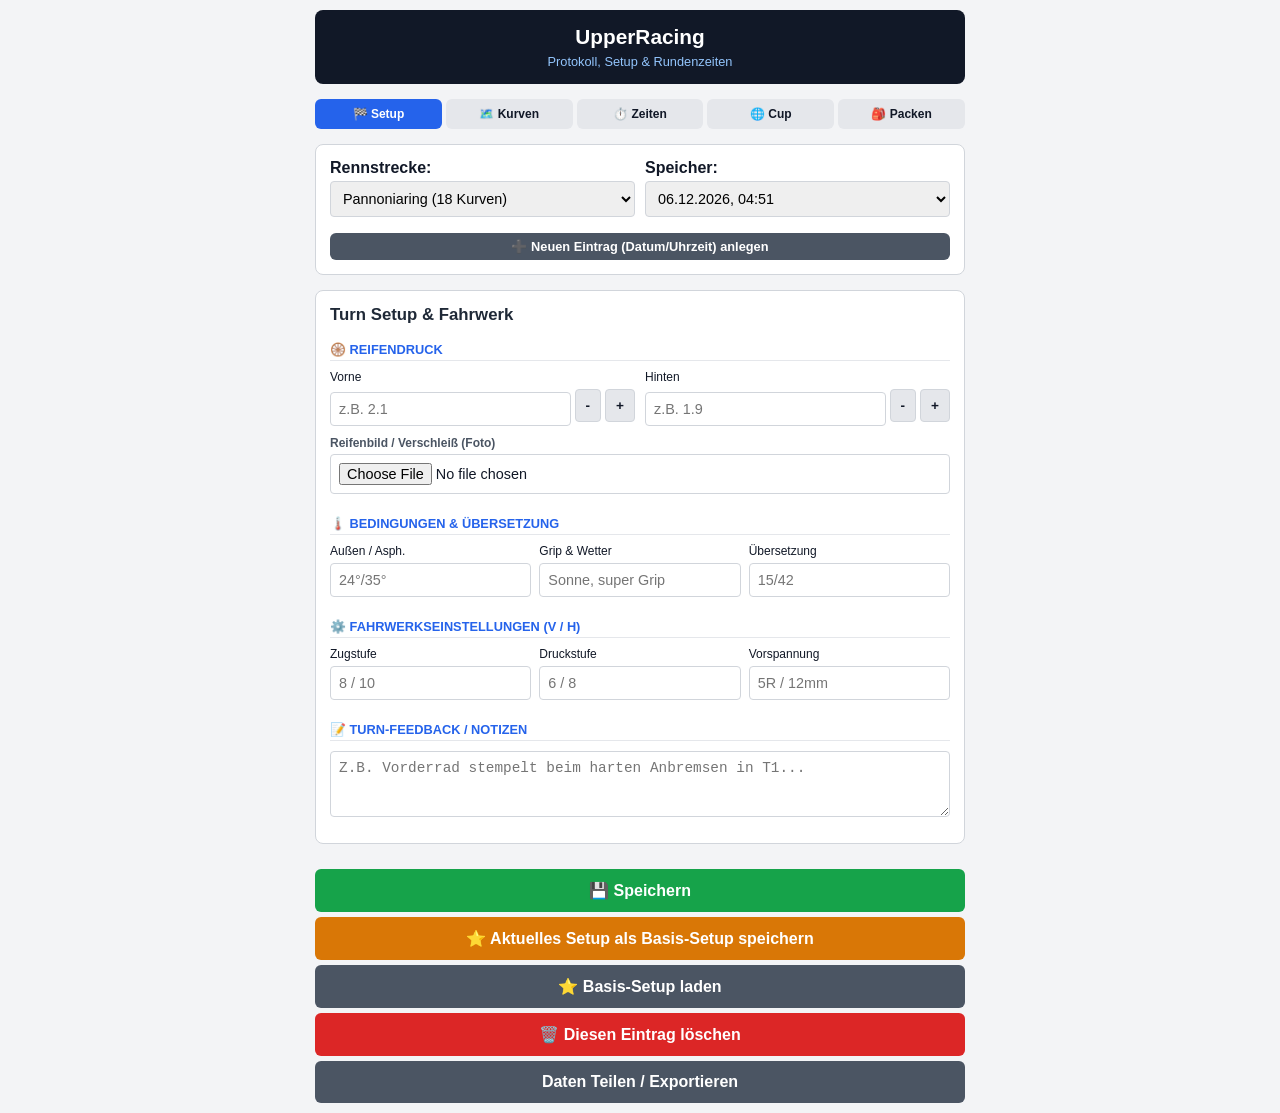
==== commit fc3a313c: "Update index.html" ====
--- a/index.html
+++ b/index.html
@@ -49,7 +49,7 @@
                 </select>
             </div>
             <div>
-                <label for="sessionSelect"><strong>Speicher (Datum & Zeit):</strong></label>
+                <label for="sessionSelect"><strong>Speicher:</strong></label>
                 <select id="sessionSelect" onchange="onSessionChange()"></select>
             </div>
         </div>
--- a/style.css
+++ b/style.css
@@ -0,0 +1,134 @@
+:root {
+    --bg-color: #f3f4f6;
+    --card-bg: #ffffff;
+    --primary: #2563eb;
+    --text: #111827;
+    --text-muted: #4b5563;
+    --border: #d1d5db;
+    --danger: #dc2626;
+    --success: #16a34a;
+    --warning: #d97706;
+}
+body {
+    font-family: -apple-system, BlinkMacSystemFont, "Segoe UI", Roboto, sans-serif;
+    background-color: var(--bg-color);
+    color: var(--text);
+    margin: 0;
+    padding: 10px;
+    -webkit-user-select: none;
+    user-select: none;
+    overscroll-behavior-y: none;
+    -webkit-tap-highlight-color: transparent;
+}
+input, textarea, select {
+    -webkit-user-select: text;
+    user-select: text;
+}
+.container { max-width: 650px; margin: 0 auto; }
+header {
+    background: #111827; color: white; padding: 15px; border-radius: 8px; margin-bottom: 15px; text-align: center;
+}
+header h1 { margin: 0; font-size: 1.3rem; }
+
+.nav-tabs { display: flex; gap: 4px; margin-bottom: 15px; overflow-x: auto; }
+.tab-btn {
+    flex: 1; padding: 8px 4px; background: #e5e7eb; color: var(--text); border: none; border-radius: 6px; font-weight: bold; cursor: pointer; font-size: 0.75rem; margin-top: 0; text-align: center; white-space: nowrap;
+}
+.tab-btn.active { background: var(--primary); color: white; }
+
+.selector-box, .setup-box, .pack-box {
+    background: var(--card-bg); padding: 14px; border-radius: 8px; margin-bottom: 15px; border: 1px solid var(--border);
+}
+select, input, textarea {
+    width: 100%; padding: 8px; margin-top: 4px; margin-bottom: 8px; border: 1px solid var(--border); border-radius: 4px; box-sizing: border-box; font-size: 0.9rem;
+}
+
+.curve-card {
+    background: var(--card-bg); border: 1px solid var(--border); border-radius: 8px; padding: 12px; margin-bottom: 10px;
+}
+.curve-header-row {
+    display: flex; justify-content: space-between; align-items: center; margin-bottom: 8px; flex-wrap: wrap; gap: 8px;
+}
+.curve-header { font-weight: bold; color: var(--primary); font-size: 1rem; }
+.direction-input {
+    width: 50px !important; padding: 4px !important; margin: 0 !important; text-align: center; font-weight: bold; text-transform: uppercase;
+}
+
+.traffic-light-container {
+    display: flex; gap: 4px; background: #f3f4f6; padding: 4px; border-radius: 20px; border: 1px solid var(--border);
+}
+.tl-btn {
+    width: 28px; height: 28px; border-radius: 50%; border: 2px solid transparent; background-color: #d1d5db; cursor: pointer; display: flex; align-items: center; justify-content: center; font-size: 0.8rem; padding: 0; transition: 0.2s;
+}
+.tl-btn.red.active { background-color: #ef4444; border-color: #991b1b; box-shadow: 0 0 5px #ef4444; }
+.tl-btn.yellow.active { background-color: #f59e0b; border-color: #92400e; box-shadow: 0 0 5px #f59e0b; }
+.tl-btn.green.active { background-color: #10b981; border-color: #065f46; box-shadow: 0 0 5px #10b981; }
+
+.curve-details { display: none; margin-top: 10px; padding-top: 10px; border-top: 1px dashed var(--border); }
+.btn-toggle-details {
+    background: #f3f4f6; color: var(--text-muted); border: 1px solid var(--border); padding: 6px; width: 100%; border-radius: 4px; font-size: 0.8rem; cursor: pointer; margin-top: 5px; text-align: center; font-weight: bold;
+}
+
+.grid-2 { display: grid; grid-template-columns: 1fr 1fr; gap: 10px; }
+.grid-3 { display: grid; grid-template-columns: 1fr 1fr 1fr; gap: 8px; }
+.grid-4 { display: grid; grid-template-columns: 1fr 1.2fr 1.2fr 1.2fr; gap: 6px; }
+
+.pressure-group { display: flex; gap: 4px; align-items: center; }
+.pressure-group input { margin-bottom: 0 !important; }
+.btn-pressure {
+    background: #e5e7eb; color: var(--text); border: 1px solid var(--border); padding: 8px 10px; width: auto; margin-top: 4px; margin-bottom: 8px; font-size: 0.85rem; border-radius: 4px; font-weight: bold; cursor: pointer;
+}
+
+button {
+    background-color: var(--primary); color: white; border: none; padding: 12px; width: 100%; border-radius: 6px; font-weight: bold; cursor: pointer; margin-top: 10px; font-size: 1rem;
+}
+.btn-secondary { background-color: #4b5563; margin-top: 5px; }
+.btn-warning { background-color: var(--warning); margin-top: 5px; }
+.btn-success { background-color: var(--success); }
+.btn-danger { background-color: var(--danger); color: white; margin-top: 5px; }
+.btn-small-danger {
+    background-color: #fee2e2; color: var(--danger); border: 1px solid #fca5a5; padding: 2px 6px; font-size: 0.65rem; font-weight: bold; border-radius: 3px; width: auto; margin: 0; cursor: pointer; line-height: 1;
+}
+
+.save-notice { text-align: center; font-size: 0.85rem; color: green; margin-top: 8px; font-weight: bold; display: none; }
+h3 { margin-top: 0; color: #1f2937; font-size: 1.05rem; }
+
+.alltime-container { margin-bottom: 15px; }
+.alltime-box {
+    background: linear-gradient(135deg, #fffbeb, #fef3c7); border: 2px solid #f59e0b; border-radius: 8px; padding: 12px 15px; display: flex; justify-content: space-between; align-items: center;
+}
+.alltime-title { font-size: 0.8rem; font-weight: bold; color: #b45309; text-transform: uppercase; margin-bottom: 6px; display: block; }
+.alltime-value { font-size: 1.3rem; font-weight: 800; color: #92400e; }
+.alltime-date { font-size: 0.75rem; color: #78350f; }
+
+.lap-analysis-box {
+    background: #f8fafc; border: 1px solid var(--border); border-radius: 6px; padding: 10px; margin-top: 8px; margin-bottom: 8px; font-size: 0.85rem; max-height: 150px; overflow-y: auto;
+}
+
+.setup-section-title {
+    font-size: 0.8rem; font-weight: bold; color: var(--primary); text-transform: uppercase; margin-top: 14px; margin-bottom: 6px; border-bottom: 1px solid #e5e7eb; padding-bottom: 3px;
+}
+
+.pack-category-container { margin-bottom: 15px; }
+.pack-category {
+    font-weight: bold; color: var(--primary); margin-top: 15px; margin-bottom: 5px; border-bottom: 1px solid var(--border); padding-bottom: 3px; display: flex; justify-content: space-between; align-items: center;
+}
+.pack-item { display: flex; align-items: center; justify-content: space-between; margin-bottom: 6px; font-size: 0.95rem; padding-left: 4px; }
+.pack-item-left { display: flex; align-items: center; gap: 10px; flex: 1; }
+.pack-item input[type="checkbox"] { width: 20px; height: 20px; margin: 0; cursor: pointer; }
+.category-add-box { display: flex; gap: 6px; margin-top: 6px; margin-bottom: 10px; padding-left: 4px; }
+.category-add-box input { margin: 0; padding: 6px; font-size: 0.85rem; }
+.category-add-box button { margin: 0; width: auto; padding: 6px 12px; font-size: 0.8rem; }
+
+.page-content { display: none; }
+.page-content.active { display: block; }
+
+.img-container { position: relative; margin-top: 5px; display: none; width: fit-content; }
+.img-preview { max-width: 100%; max-height: 150px; border-radius: 4px; border: 1px solid var(--border); cursor: pointer; display: block; }
+.delete-img-btn {
+    position: absolute; top: 5px; right: 5px; background: rgba(220, 38, 38, 0.85); color: white; border: none; border-radius: 50%; width: 26px; height: 26px; font-weight: bold; cursor: pointer; display: flex; align-items: center; justify-content: center; font-size: 0.8rem; margin: 0; padding: 0;
+}
+
+#imageModal { display: none; position: fixed; z-index: 1000; left: 0; top: 0; width: 100%; height: 100%; background-color: rgba(0,0,0,0.9); text-align: center; }
+#modalImg { max-width: 90%; max-height: 85vh; margin-top: 5vh; border-radius: 6px; }
+#closeModal { position: absolute; top: 15px; right: 25px; color: white; font-size: 35px; font-weight: bold; cursor: pointer; }
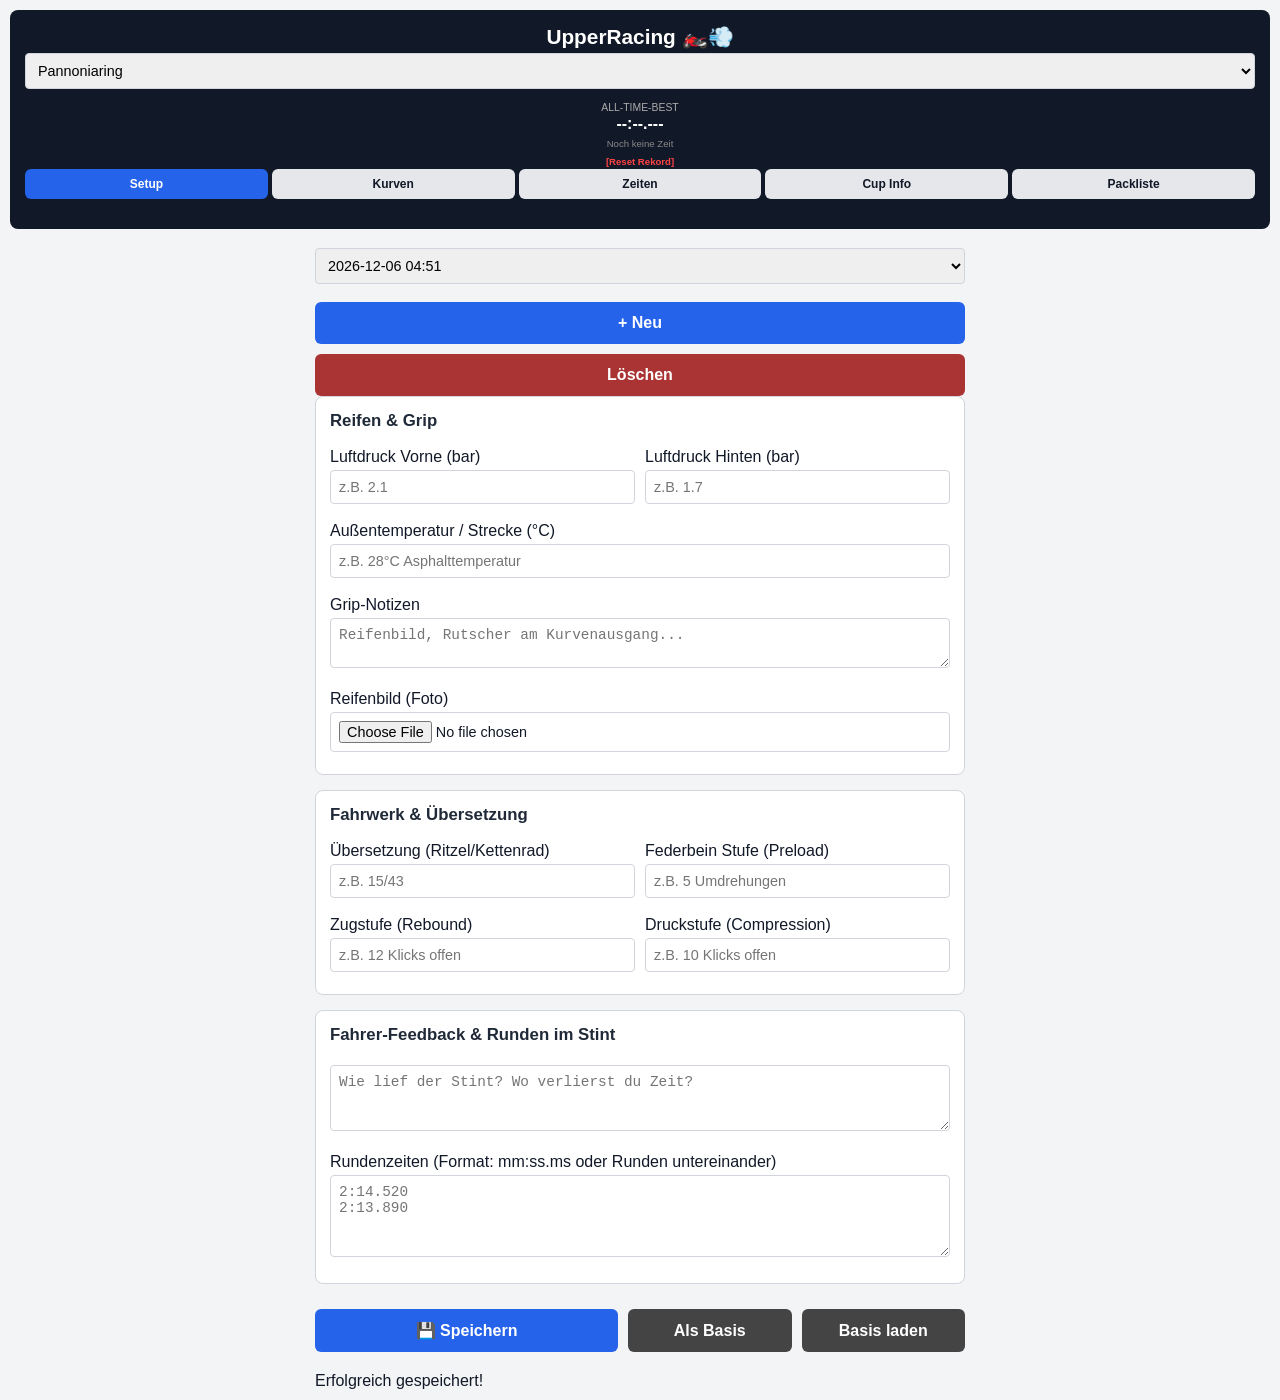
==== commit afebc61e: "Update index.html" ====
--- a/index.html
+++ b/index.html
@@ -3,342 +3,184 @@
 <head>
     <meta charset="UTF-8">
     <meta name="viewport" content="width=device-width, initial-scale=1.0">
-    <title>UpperRacing</title>
-
-    <!-- App-Modus Meta-Tags -->
-    <meta name="apple-mobile-web-app-capable" content="yes">
-    <meta name="apple-mobile-web-app-status-bar-style" content="black-translucent">
-    <meta name="apple-mobile-web-app-title" content="UpperRacing">
-
-    <!-- Favicon & Icons -->
-    <link rel="icon" href="https://cdn-icons-png.flaticon.com/512/3214/3214738.png" type="image/png">
-    <link rel="apple-touch-icon" href="https://cdn-icons-png.flaticon.com/512/3214/3214738.png">
-
-    <!-- Web App Manifest -->
-    <link rel="manifest" href='data:application/manifest+json,{"name":"UpperRacing","short_name":"UpperRacing","start_url":".","display":"standalone","background_color":"#f3f4f6","theme_color":"#2563eb","icons":[{"src":"https://cdn-icons-png.flaticon.com/512/3214/3214738.png","sizes":"512x512","type":"image/png"}]}'>
-
-    <!-- CSS einbinden -->
+    <title>UpperRacing App</title>
     <link rel="stylesheet" href="style.css">
 </head>
 <body onload="initApp()">
 
-<div class="container">
-    <header>
-        <h1>UpperRacing</h1>
-        <p style="margin:5px 0 0; font-size:0.8rem; color:#93c5fd;">Protokoll, Setup & Rundenzeiten</p>
+    <header class="app-header">
+        <h1>UpperRacing 🏍️💨</h1>
+        
+        <!-- Streckenauswahl & All-Time-Best -->
+        <div class="track-bar">
+            <select id="trackSelect" onchange="onTrackChange()">
+                <option value="pannoniaring">Pannoniaring</option>
+                <option value="slovakia">Slovakiaring</option>
+                <option value="brünn">Automotodrom Brno / Brünn</option>
+                <option value="most">Autodrom Most</option>
+                <option value="grobnik">Automotodrom Grobnik / Rijeka</option>
+            </select>
+            
+            <div class="all-time-box">
+                <span style="font-size: 0.65rem; color: #aaa;">ALL-TIME-BEST</span>
+                <div><strong id="allTimeValue">--:--.---</strong></div>
+                <span id="allTimeDate" style="font-size: 0.6rem; color: #888;">Noch keine Zeit</span>
+                <button onclick="confirmClearAllTimeBest()" style="background:none; border:none; color:#ff4444; font-size:0.6rem; cursor:pointer; padding:0; margin-top:2px;">[Reset Rekord]</button>
+            </div>
+        </div>
+
+        <!-- Navigation / Tabs -->
+        <nav class="nav-tabs">
+            <button id="tabAppBtn" class="tab-btn active" onclick="switchPage('app')">Setup</button>
+            <button id="tabCurvesBtn" class="tab-btn" onclick="switchPage('curves')">Kurven</button>
+            <button id="tabLapsBtn" class="tab-btn" onclick="switchPage('laps')">Zeiten</button>
+            <button id="tabCupBtn" class="tab-btn" onclick="switchPage('cup')">Cup Info</button>
+            <button id="tabPackBtn" class="tab-btn" onclick="switchPage('pack')">Packliste</button>
+        </nav>
     </header>
 
-    <div class="nav-tabs">
-        <button id="tabAppBtn" class="tab-btn active" onclick="switchPage('app')">🏁 Setup</button>
-        <button id="tabCurvesBtn" class="tab-btn" onclick="switchPage('curves')">🗺️ Kurven</button>
-        <button id="tabLapsBtn" class="tab-btn" onclick="switchPage('laps')">⏱️ Zeiten</button>
-        <button id="tabCupBtn" class="tab-btn" onclick="switchPage('cup')">🌐 Cup</button>
-        <button id="tabPackBtn" class="tab-btn" onclick="switchPage('pack')">🎒 Packen</button>
-    </div>
+    <main class="container">
 
-    <div id="selectorBoxContainer" class="selector-box">
-        <div class="grid-2" style="margin-bottom:8px;">
-            <div>
-                <label for="trackSelect"><strong>Rennstrecke:</strong></label>
-                <select id="trackSelect" onchange="onTrackChange()">
-                    <option value="pannoniaring">Pannoniaring (18 Kurven)</option>
-                    <option value="slovakia">Slovakiaring (14 Kurven)</option>
-                    <option value="brünn">Automotodrom Brno / Brünn (14 Kurven)</option>
-                    <option value="most">Autodrom Most (21 Kurven)</option>
-                    <option value="grobnik">Automotodrom Grobnik / Rijeka (18 Kurven)</option>
-                </select>
+        <!-- SEITE 1: SETUP & STINT -->
+        <div id="pageApp" class="page-content active">
+            <div class="session-bar">
+                <select id="sessionSelect" onchange="onSessionChange()"></select>
+                <button onclick="startNewSessionForm()">+ Neu</button>
+                <button onclick="deleteCurrentSession()" style="background: #aa3333;">Löschen</button>
             </div>
-            <div>
-                <label for="sessionSelect"><strong>Speicher:</strong></label>
-                <select id="sessionSelect" onchange="onSessionChange()"></select>
-            </div>
-        </div>
-        <button type="button" class="btn-secondary" style="margin-top:0; padding:6px; font-size:0.8rem;" onclick="startNewSessionForm()">➕ Neuen Eintrag (Datum/Uhrzeit) anlegen</button>
-    </div>
 
-    <!-- SEITE 1: STRECKEN & SETUP -->
-    <div id="pageApp" class="page-content active">
-        <div class="setup-box">
-            <h3>Turn Setup & Fahrwerk</h3>
-            
-            <div class="setup-section-title">🛞 Reifendruck</div>
-            <div class="grid-2">
-                <div>
-                    <label style="font-size:0.75rem">Vorne</label>
-                    <div class="pressure-group">
-                        <input type="text" id="tireFront" placeholder="z.B. 2.1">
-                        <button type="button" class="btn-pressure" onclick="adjustPressure('tireFront', -0.1)">-</button>
-                        <button type="button" class="btn-pressure" onclick="adjustPressure('tireFront', 0.1)">+</button>
-                    </div>
+            <div class="setup-box">
+                <h3>Reifen & Grip</h3>
+                <div class="grid-2">
+                    <div><label>Luftdruck Vorne (bar)</label><input type="text" id="tireFront" placeholder="z.B. 2.1"></div>
+                    <div><label>Luftdruck Hinten (bar)</label><input type="text" id="tireRear" placeholder="z.B. 1.7"></div>
                 </div>
-                <div>
-                    <label style="font-size:0.75rem">Hinten</label>
-                    <div class="pressure-group">
-                        <input type="text" id="tireRear" placeholder="z.B. 1.9">
-                        <button type="button" class="btn-pressure" onclick="adjustPressure('tireRear', -0.1)">-</button>
-                        <button type="button" class="btn-pressure" onclick="adjustPressure('tireRear', 0.1)">+</button>
+                <div style="margin-top: 10px;">
+                    <label>Außentemperatur / Strecke (°C)</label>
+                    <input type="text" id="outsideTemp" placeholder="z.B. 28°C Asphalttemperatur">
+                </div>
+                <div style="margin-top: 10px;">
+                    <label>Grip-Notizen</label>
+                    <textarea id="gripNotes" rows="2" placeholder="Reifenbild, Rutscher am Kurvenausgang..."></textarea>
+                </div>
+                
+                <!-- Reifenbild Upload -->
+                <div style="margin-top: 10px;">
+                    <label>Reifenbild (Foto)</label>
+                    <input type="file" accept="image/*" onchange="handleImageUpload(event)">
+                    <div id="tireImageContainer" style="display:none; margin-top:5px; position:relative;">
+                        <img id="tireImagePreview" onclick="openModal(this.src)" style="max-width:100%; max-height:150px; border-radius:4px; cursor:pointer;">
+                        <br><button type="button" onclick="deleteTireImage()" style="background:#cc3333; font-size:0.7rem; padding:2px 6px; margin-top:4px;">Bild löschen</button>
                     </div>
                 </div>
             </div>
 
-            <div>
-                <label style="font-size:0.75rem; font-weight:bold; color:var(--text-muted); margin-top:6px; display:block;">Reifenbild / Verschleiß (Foto)</label>
-                <input type="file" id="tireImageInput" accept="image/*" onchange="handleImageUpload(event)">
-                <div id="tireImageContainer" class="img-container">
-                    <img id="tireImagePreview" class="img-preview" alt="Reifenbild Vorschau" onclick="openModal(this.src)">
-                    <button type="button" class="delete-img-btn" onclick="deleteTireImage()" title="Bild löschen">✕</button>
+            <div class="setup-box">
+                <h3>Fahrwerk & Übersetzung</h3>
+                <div class="grid-2">
+                    <div><label>Übersetzung (Ritzel/Kettenrad)</label><input type="text" id="gearing" placeholder="z.B. 15/43"></div>
+                    <div><label>Federbein Stufe (Preload)</label><input type="text" id="preload" placeholder="z.B. 5 Umdrehungen"></div>
+                    <div><label>Zugstufe (Rebound)</label><input type="text" id="rebound" placeholder="z.B. 12 Klicks offen"></div>
+                    <div><label>Druckstufe (Compression)</label><input type="text" id="compression" placeholder="z.B. 10 Klicks offen"></div>
                 </div>
             </div>
 
-            <div class="setup-section-title">🌡️ Bedingungen & Übersetzung</div>
-            <div class="grid-3">
-                <div>
-                    <label style="font-size:0.75rem">Außen / Asph.</label>
-                    <input type="text" id="outsideTemp" placeholder="24°/35°">
+            <div class="setup-box">
+                <h3>Fahrer-Feedback & Runden im Stint</h3>
+                <textarea id="quickFeedback" rows="3" placeholder="Wie lief der Stint? Wo verlierst du Zeit?"></textarea>
+                
+                <div style="margin-top: 10px;">
+                    <label>Rundenzeiten (Format: mm:ss.ms oder Runden untereinander)</label>
+                    <textarea id="lapTimes" rows="4" placeholder="2:14.520&#10;2:13.890" oninput="analyzeLaps()"></textarea>
                 </div>
-                <div>
-                    <label style="font-size:0.75rem">Grip & Wetter</label>
-                    <input type="text" id="gripNotes" placeholder="Sonne, super Grip">
-                </div>
-                <div>
-                    <label style="font-size:0.75rem">Übersetzung</label>
-                    <input type="text" id="gearing" placeholder="15/42">
-                </div>
+                <div id="lapAnalysis" style="margin-top:8px; background: #222; padding:8px; border-radius:4px; font-size:0.85rem; display:none;"></div>
             </div>
 
-            <div class="setup-section-title">⚙️ Fahrwerkseinstellungen (v / h)</div>
-            <div class="grid-3">
-                <div>
-                    <label style="font-size:0.75rem">Zugstufe</label>
-                    <input type="text" id="rebound" placeholder="8 / 10">
-                </div>
-                <div>
-                    <label style="font-size:0.75rem">Druckstufe</label>
-                    <input type="text" id="compression" placeholder="6 / 8">
-                </div>
-                <div>
-                    <label style="font-size:0.75rem">Vorspannung</label>
-                    <input type="text" id="preload" placeholder="5R / 12mm">
-                </div>
+            <div style="display:flex; gap:10px; margin-bottom: 20px;">
+                <button class="btn-main" onclick="saveData()" style="flex:2;">💾 Speichern</button>
+                <button class="btn-main" onclick="saveAsBaseline()" style="background:#444; flex:1;">Als Basis</button>
+                <button class="btn-main" onclick="loadBaseline()" style="background:#444; flex:1;">Basis laden</button>
             </div>
+            <div id="saveNotice" class="notice-msg">Erfolgreich gespeichert!</div>
+        </div>
 
-            <div class="setup-section-title">📝 Turn-Feedback / Notizen</div>
-            <div>
-                <textarea id="quickFeedback" rows="3" placeholder="Z.B. Vorderrad stempelt beim harten Anbremsen in T1..."></textarea>
+        <!-- SEITE 2: KURVEN-GUIDE -->
+        <div id="pageCurves" class="page-content">
+            <div class="setup-box">
+                <h3>Strecken-Kurven-Guide</h3>
+                <p style="font-size:0.75rem; color:#aaa; margin-bottom:10px;">Markiere den Gang, die Linie und den Status für jede Kurve.</p>
+                <div id="curvesContainer"></div>
+                <button class="btn-main" onclick="saveData()" style="margin-top:10px;">💾 Kurven Speichern</button>
+                <div id="saveNoticeCurves" class="notice-msg">Kurven erfolgreich gespeichert!</div>
             </div>
         </div>
 
-        <button class="btn-success" onclick="saveData()">💾 Speichern</button>
-        <button class="btn-warning" onclick="saveAsBaseline()">⭐ Aktuelles Setup als Basis-Setup speichern</button>
-        <button class="btn-secondary" onclick="loadBaseline()">⭐ Basis-Setup laden</button>
-        <button class="btn-danger" onclick="deleteCurrentSession()">🗑️ Diesen Eintrag löschen</button>
-        <button class="btn-secondary" onclick="exportData()">Daten Teilen / Exportieren</button>
-        <div id="saveNotice" class="save-notice">Erfolgreich gespeichert!</div>
-    </div>
-
-    <!-- SEITE 2: KURVEN & LINIE -->
-    <div id="pageCurves" class="page-content">
-        <div class="setup-box">
-            <h3>🗺️ Strecken- & Kurvennotizen</h3>
-            <p style="font-size:0.85rem; color:var(--text-muted); margin-top:0;">
-                Bewerte deine Kurven mit der Ampel (🔴 🟡 🟢) und klappe die Profi-Details aus.
-            </p>
-        </div>
-        <div id="curvesContainer"></div>
-        <button class="btn-success" onclick="saveData()">💾 Kurven-Daten speichern</button>
-        <div id="saveNoticeCurves" class="save-notice">Kurven erfolgreich gespeichert!</div>
-    </div>
-
-    <!-- SEITE 3: RUNDENZEITEN -->
-    <div id="pageLaps" class="page-content">
-        <div class="setup-box">
-            <div class="alltime-container">
-                <div style="display:flex; justify-content:space-between; align-items:center; margin-bottom:6px;">
-                    <span class="alltime-title" style="margin:0;">🏆 All-Time-Best</span>
-                    <button type="button" class="btn-small-danger" onclick="confirmClearAllTimeBest()">🗑️ Rekord löschen</button>
+        <!-- SEITE 3: ZEITEN & SCAN -->
+        <div id="pageLaps" class="page-content">
+            <div class="setup-box">
+                <h3>Zeiten manuell hinzufügen</h3>
+                <div class="grid-3" style="display:grid; grid-template-columns: 1fr 1fr 1fr; gap:6px; margin-bottom:8px;">
+                    <div><label style="font-size:0.7rem">Min</label><input type="number" id="manualMin" placeholder="2"></div>
+                    <div><label style="font-size:0.7rem">Sek</label><input type="number" id="manualSec" placeholder="14"></div>
+                    <div><label style="font-size:0.7rem">Hundertstel</label><input type="number" id="manualMs" placeholder="520"></div>
                 </div>
-                <div class="alltime-box">
-                    <div>
-                        <div id="allTimeDate" class="alltime-date">Noch keine Zeit</div>
-                    </div>
-                    <div>
-                        <div id="allTimeValue" class="alltime-value">--:--.---</div>
-                    </div>
-                </div>
+                <div><label style="font-size:0.7rem">Runden-Nummer (optional)</label><input type="number" id="manualLapNum" placeholder="z.B. 4"></div>
+                <button class="btn-main" onclick="addManualLap()" style="margin-top:8px;">Runde hinzufügen</button>
             </div>
 
-            <h3>⏱️ Rundenzeiten & Stints</h3>
+            <div class="setup-box">
+                <h3>Zeiten per Foto einlesen</h3>
+                <p style="font-size:0.75rem; color:#aaa; margin-bottom:8px;">Fotografiere deinen Laptimer / Zeiten-Ausdruck.</p>
+                <input type="file" accept="image/*" capture="environment" onchange="handleLapPhotoScan(event)">
+                <div id="scanStatus" style="margin-top:6px; font-size:0.8rem; color:#4CAF50; display:none;"></div>
+            </div>
             
-            <div style="background: #f0fdf4; border: 1px dashed var(--success); padding: 10px; border-radius: 6px; margin-top:12px;">
-                <label style="font-size:0.8rem; font-weight:bold; color:var(--success); display:block;">📸 Zettel abfotografieren & einlesen</label>
-                <input type="file" accept="image/*" capture="environment" id="lapPhotoInput" onchange="handleLapPhotoScan(event)">
-                <div id="scanStatus" style="font-size: 0.8rem; font-weight: bold; margin-top: 5px; color: var(--success); display: none;">Foto analysiert!</div>
+            <div class="setup-box">
+                <button class="btn-main" onclick="confirmClearLaps()" style="background:#aa3333;">Alle Runden dieses Stints löschen</button>
             </div>
+        </div>
 
-            <div style="background: #fff; border: 1px dashed var(--primary); padding: 10px; border-radius: 6px; margin-top: 10px;">
-                <label style="font-size:0.85rem; font-weight:bold; color:var(--primary); display:block; margin-bottom:6px;">➕ Manuell hinzufügen</label>
-                <div class="grid-4">
-                    <div><label style="font-size:0.7rem; color:var(--text-muted)">Runde</label><input type="number" id="manualLapNum" placeholder="Nr."></div>
-                    <div><label style="font-size:0.7rem; color:var(--text-muted)">Minuten</label><input type="number" id="manualMin" placeholder="2"></div>
-                    <div><label style="font-size:0.7rem; color:var(--text-muted)">Sekunden</label><input type="number" id="manualSec" placeholder="05"></div>
-                    <div><label style="font-size:0.7rem; color:var(--text-muted)">Hundertstel</label><input type="number" id="manualMs" placeholder="10"></div>
-                </div>
-                <button type="button" class="btn-success" style="margin-top:6px;" onclick="addManualLap()">Runde hinzufügen</button>
-            </div>
-
-            <div style="margin-top: 12px;">
-                <label style="font-size:0.75rem; font-weight:bold; color:var(--primary);">Gespeicherte Rundenzeiten (Protokoll)</label>
-                <textarea id="lapTimes" rows="6" oninput="analyzeLaps()"></textarea>
-            </div>
-            <button type="button" class="btn-danger" onclick="confirmClearLaps()">🗑️ Alle Rundenzeiten löschen</button>
-
-            <div id="lapAnalysis" class="lap-analysis-box" style="display:none;"></div>
-
-            <button class="btn-success" onclick="saveData()">💾 Zeiten speichern</button>
-            <div id="saveNoticeLaps" class="save-notice">Zeiten erfolgreich gespeichert!</div>
-        </div>
-    </div>
-
-    <!-- SEITE 4: CUP -->
-    <div id="pageCup" class="page-content">
-        <div class="setup-box">
-            <h3>🌐 Cup-Ergebnisse (PDF)</h3>
-            <button type="button" class="btn-success" style="font-size: 1.1rem; padding: 15px;" onclick="openCupInBrowser()">📄 Cup-PDF öffnen</button>
-            <div style="margin-top:20px;">
-                <label style="font-size:0.75rem; font-weight:bold; color:var(--primary)">PDF-Link anpassen:</label>
-                <div style="display: flex; gap: 8px;">
-                    <input type="url" id="cupUrlInput" placeholder="https://..." style="margin-bottom:0;">
-                    <button type="button" class="btn-secondary" style="margin-top:0; width:auto; padding: 0 15px;" onclick="saveCupUrl()">Speichern</button>
+        <!-- SEITE 4: CUP INFO -->
+        <div id="pageCup" class="page-content">
+            <div class="setup-box">
+                <h3>Cup / Veranstalter Link</h3>
+                <p style="font-size:0.75rem; color:#aaa; margin-bottom:8px;">Hinterlege hier den Link zum Live-Timing, Zeitplan oder Reglement.</p>
+                <input type="text" id="cupUrlInput" placeholder="https://... (z.B. Zeitplan-Link)">
+                <div style="display:flex; gap:10px; margin-top:10px;">
+                    <button class="btn-main" onclick="saveCupUrl()" style="flex:1;">Link speichern</button>
+                    <button class="btn-main" onclick="openCupInBrowser()" style="background:#336699; flex:1;">Öffnen ↗</button>
                 </div>
             </div>
         </div>
+
+        <!-- SEITE 5: PACKLISTE -->
+        <div id="pagePack" class="page-content">
+            <div class="setup-box">
+                <h3>Packliste & Check</h3>
+                <ul style="list-style:none; padding:0; font-size:0.9rem; line-height:1.8;">
+                    <li><label><input type="checkbox"> Motorrad & Zentralständer</label></li>
+                    <li><label><input type="checkbox"> Reifenwärmer & Verlängerungskabel</label></li>
+                    <li><label><input type="checkbox"> Ersatzreifen (Vorn & Hinten)</label></li>
+                    <li><label><input type="checkbox"> Benzin / Kanister</label></li>
+                    <li><label><input type="checkbox"> Kombi, Helm, Stiefel, Handschuhe, Rückenprotektor</label></li>
+                    <li><label><input type="checkbox"> Werkzeugkasten & Drehmomentschlüssel</label></li>
+                    <li><label><input type="checkbox"> Laptimer & Ladekabel</label></li>
+                    <li><label><input type="checkbox"> Pers. Dokumente & Anmeldung / Haftverzicht</label></li>
+                </ul>
+            </div>
+            <div class="setup-box">
+                <button class="btn-main" onclick="exportData()" style="background:#336699;">Daten als JSON exportieren</button>
+            </div>
+        </div>
+
+    </main>
+
+    <!-- Modal für Bild-Vorschau -->
+    <div id="imageModal" onclick="closeModal()" style="display:none; position:fixed; z-index:999; top:0; left:0; width:100%; height:100%; background:rgba(0,0,0,0.85); text-align:center; padding-top:40px;">
+        <img id="modalImg" style="max-width:90%; max-height:85vh; border-radius:6px;">
+        <p style="color:#fff; margin-top:10px; font-size:0.8rem;">Zum Schließen irgendwo tippen</p>
     </div>
 
-    <!-- SEITE 5: PACKLISTE -->
-    <div id="pagePack" class="page-content">
-        <div class="pack-box">
-            <h3>Packliste</h3>
-            <div style="background: #f8fafc; border: 1px solid var(--border); padding: 10px; border-radius: 6px; margin-bottom: 15px;">
-                <div class="grid-2" style="margin-bottom: 6px;">
-                    <div>
-                        <label for="packDateSelect" style="font-size:0.75rem; font-weight:bold;">📅 Speicher-Datum:</label>
-                        <select id="packDateSelect" onchange="onPackDateChange()"></select>
-                    </div>
-                    <div style="display: flex; align-items: flex-end;">
-                        <button type="button" class="btn-secondary" style="margin-top:0; padding: 8px; font-size: 0.8rem;" onclick="startNewPackSession()">➕ Neues Datum</button>
-                    </div>
-                </div>
-                <button type="button" class="btn-success" style="margin-top: 4px; padding: 8px; font-size: 0.85rem;" onclick="savePacking(true)">💾 Packliste speichern</button>
-                <div id="saveNoticePack" class="save-notice">Erfolgreich gespeichert!</div>
-            </div>
-
-            <!-- Kategorien 1-4 -->
-            <div class="pack-category-container">
-                <div class="pack-category"><span>🏍️ Motorrad & Technik</span></div>
-                <div id="cat_items_1">
-                    <div class="pack-item" data-id="p1">
-                        <div class="pack-item-left"><input type="checkbox" id="p1" onchange="savePacking()"><label for="p1">Motorrad</label></div>
-                        <button type="button" class="btn-small-danger" onclick="deletePackItem(this)">✕</button>
-                    </div>
-                    <div class="pack-item" data-id="p2">
-                        <div class="pack-item-left"><input type="checkbox" id="p2" onchange="savePacking()"><label for="p2">Zweitschlüssel & Papiere</label></div>
-                        <button type="button" class="btn-small-danger" onclick="deletePackItem(this)">✕</button>
-                    </div>
-                    <div class="pack-item" data-id="p3">
-                        <div class="pack-item-left"><input type="checkbox" id="p3" onchange="savePacking()"><label for="p3">Reifenwärmer</label></div>
-                        <button type="button" class="btn-small-danger" onclick="deletePackItem(this)">✕</button>
-                    </div>
-                    <div class="pack-item" data-id="p4">
-                        <div class="pack-item-left"><input type="checkbox" id="p4" onchange="savePacking()"><label for="p4">Reifendruckprüfer</label></div>
-                        <button type="button" class="btn-small-danger" onclick="deletePackItem(this)">✕</button>
-                    </div>
-                    <div class="pack-item" data-id="p5">
-                        <div class="pack-item-left"><input type="checkbox" id="p5" onchange="savePacking()"><label for="p5">Ersatzreifen</label></div>
-                        <button type="button" class="btn-small-danger" onclick="deletePackItem(this)">✕</button>
-                    </div>
-                    <div class="pack-item" data-id="p7">
-                        <div class="pack-item-left"><input type="checkbox" id="p7" onchange="savePacking()"><label for="p7">Tankkanister (Benzin)</label></div>
-                        <button type="button" class="btn-small-danger" onclick="deletePackItem(this)">✕</button>
-                    </div>
-                </div>
-                <div class="category-add-box"><input type="text" id="add_input_1" placeholder="Neues Teil..."><button type="button" onclick="addCategoryItem(1)">Hinzufügen</button></div>
-            </div>
-
-            <div class="pack-category-container">
-                <div class="pack-category"><span>🛠️ Werkzeug</span></div>
-                <div id="cat_items_2">
-                    <div class="pack-item" data-id="p9">
-                        <div class="pack-item-left"><input type="checkbox" id="p9" onchange="savePacking()"><label for="p9">Werkzeugkasten</label></div>
-                        <button type="button" class="btn-small-danger" onclick="deletePackItem(this)">✕</button>
-                    </div>
-                    <div class="pack-item" data-id="p11">
-                        <div class="pack-item-left"><input type="checkbox" id="p11" onchange="savePacking()"><label for="p11">Montierständer</label></div>
-                        <button type="button" class="btn-small-danger" onclick="deletePackItem(this)">✕</button>
-                    </div>
-                    <div class="pack-item" data-id="p12">
-                        <div class="pack-item-left"><input type="checkbox" id="p12" onchange="savePacking()"><label for="p12">Pavillon / Zelt</label></div>
-                        <button type="button" class="btn-small-danger" onclick="deletePackItem(this)">✕</button>
-                    </div>
-                    <div class="pack-item" data-id="p14">
-                        <div class="pack-item-left"><input type="checkbox" id="p14" onchange="savePacking()"><label for="p14">Kabelbinder & Panzertape</label></div>
-                        <button type="button" class="btn-small-danger" onclick="deletePackItem(this)">✕</button>
-                    </div>
-                </div>
-                <div class="category-add-box"><input type="text" id="add_input_2" placeholder="Neues Werkzeug..."><button type="button" onclick="addCategoryItem(2)">Hinzufügen</button></div>
-            </div>
-
-            <div class="pack-category-container">
-                <div class="pack-category"><span>🧑‍วม Bekleidung</span></div>
-                <div id="cat_items_3">
-                    <div class="pack-item" data-id="p16">
-                        <div class="pack-item-left"><input type="checkbox" id="p16" onchange="savePacking()"><label for="p16">Lederkombi</label></div>
-                        <button type="button" class="btn-small-danger" onclick="deletePackItem(this)">✕</button>
-                    </div>
-                    <div class="pack-item" data-id="p17">
-                        <div class="pack-item-left"><input type="checkbox" id="p17" onchange="savePacking()"><label for="p17">Helm</label></div>
-                        <button type="button" class="btn-small-danger" onclick="deletePackItem(this)">✕</button>
-                    </div>
-                    <div class="pack-item" data-id="p18">
-                        <div class="pack-item-left"><input type="checkbox" id="p18" onchange="savePacking()"><label for="p18">Stiefel & Handschuhe</label></div>
-                        <button type="button" class="btn-small-danger" onclick="deletePackItem(this)">✕</button>
-                    </div>
-                    <div class="pack-item" data-id="p19">
-                        <div class="pack-item-left"><input type="checkbox" id="p19" onchange="savePacking()"><label for="p19">Rückenprotektor</label></div>
-                        <button type="button" class="btn-small-danger" onclick="deletePackItem(this)">✕</button>
-                    </div>
-                </div>
-                <div class="category-add-box"><input type="text" id="add_input_3" placeholder="Neues Kleidungsstück..."><button type="button" onclick="addCategoryItem(3)">Hinzufügen</button></div>
-            </div>
-
-            <div class="pack-category-container">
-                <div class="pack-category"><span>🍎 Verpflegung</span></div>
-                <div id="cat_items_4">
-                    <div class="pack-item" data-id="p24">
-                        <div class="pack-item-left"><input type="checkbox" id="p24" onchange="savePacking()"><label for="p24">Wasser</label></div>
-                        <button type="button" class="btn-small-danger" onclick="deletePackItem(this)">✕</button>
-                    </div>
-                    <div class="pack-item" data-id="p25">
-                        <div class="pack-item-left"><input type="checkbox" id="p25" onchange="savePacking()"><label for="p25">Snacks</label></div>
-                        <button type="button" class="btn-small-danger" onclick="deletePackItem(this)">✕</button>
-                    </div>
-                    <div class="pack-item" data-id="p26">
-                        <div class="pack-item-left"><input type="checkbox" id="p26" onchange="savePacking()"><label for="p26">Smartphone & Ladekabel</label></div>
-                        <button type="button" class="btn-small-danger" onclick="deletePackItem(this)">✕</button>
-                    </div>
-                </div>
-                <div class="category-add-box"><input type="text" id="add_input_4" placeholder="Sonstiges..."><button type="button" onclick="addCategoryItem(4)">Hinzufügen</button></div>
-            </div>
-        </div>
-    </div>
-</div>
-
-<div id="imageModal" onclick="closeModal()">
-    <span id="closeModal">&times;</span>
-    <img id="modalImg">
-</div>
-
-<!-- JavaScript Module einbinden -->
-<script src="app.js"></script>
-<script src="pack.js"></script>
+    <script src="app.js"></script>
 </body>
 </html>
